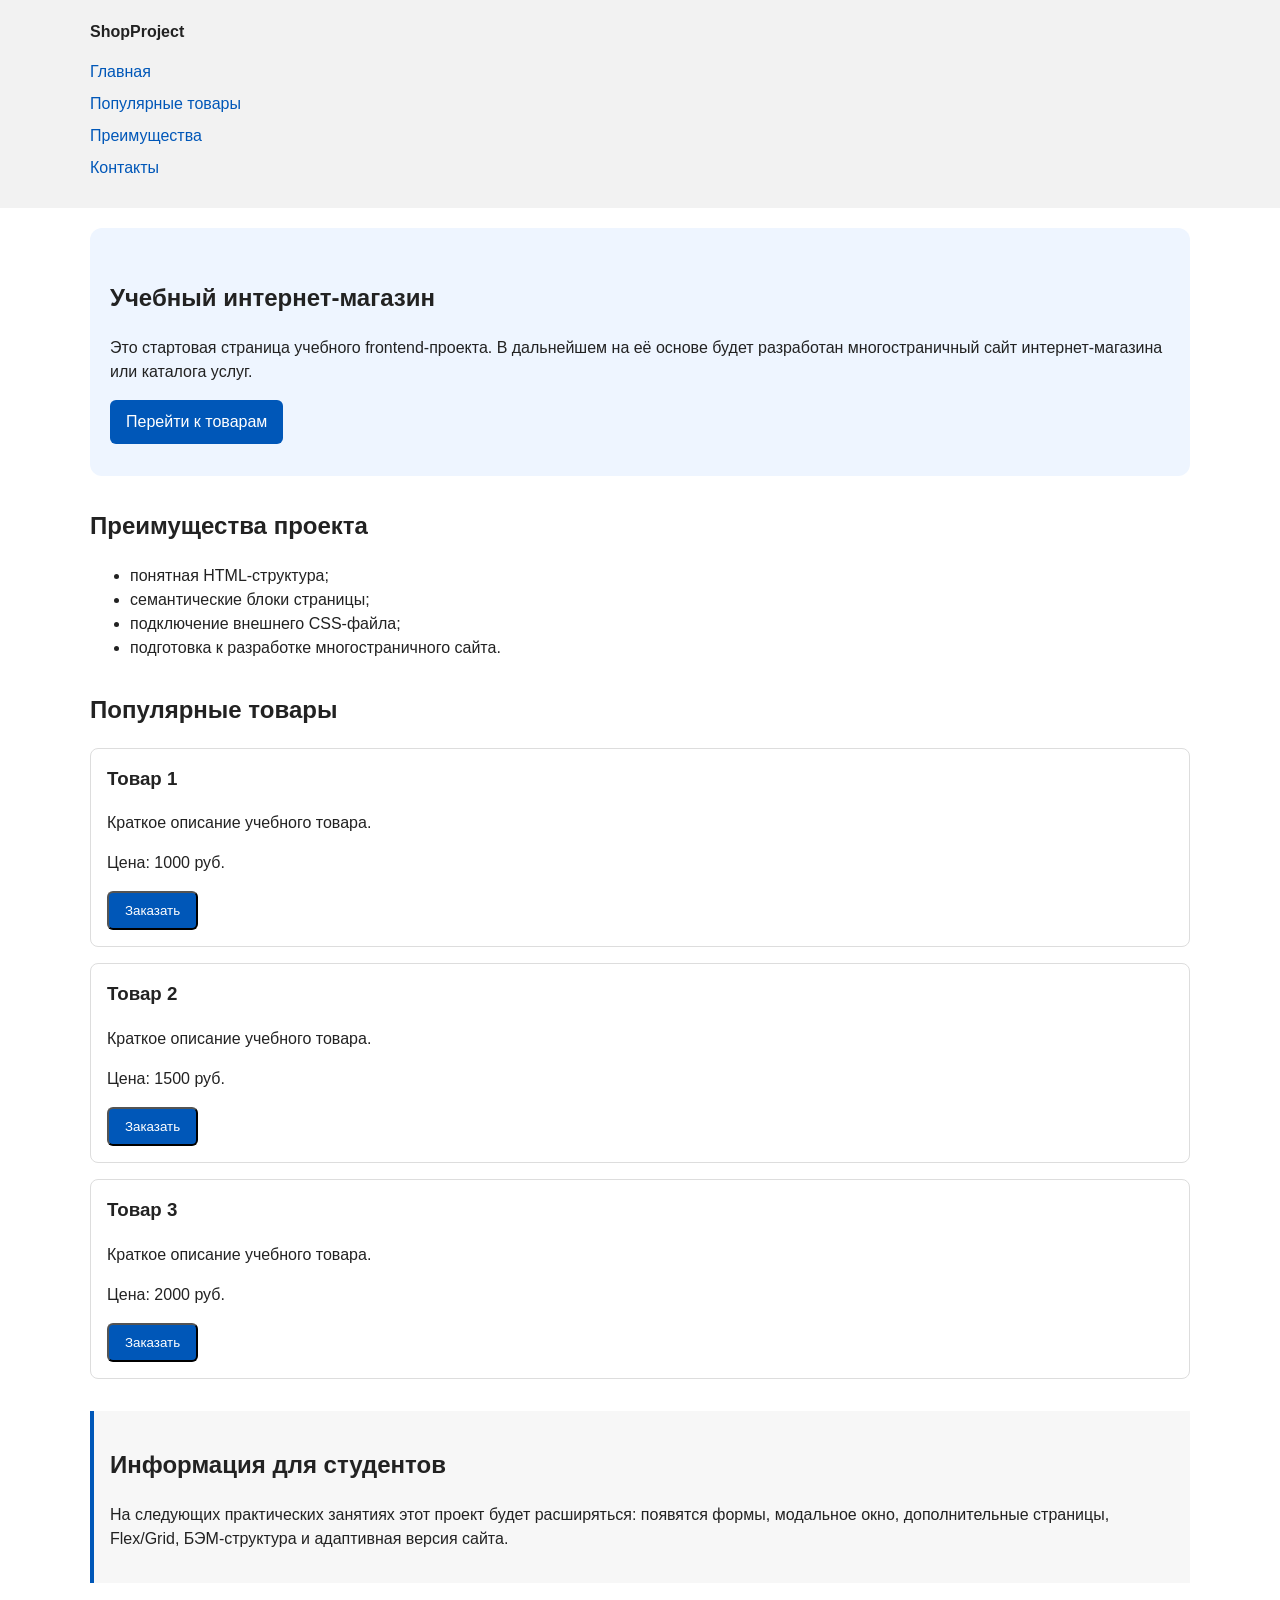
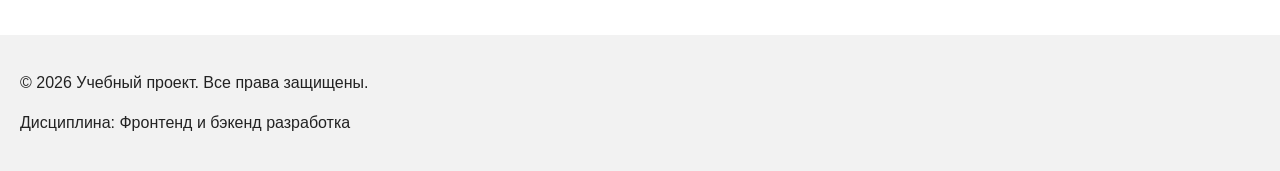
==== index.html @ fba0a530 "feat: add order form model and validation" ====
<!DOCTYPE html>
<html lang="ru">
<head>
  <meta charset="UTF-8">
  <meta name="viewport" content="width=device-width, initial-scale=1.0">
  <title>Каталог товаров</title>
  <script src="js/main.js" defer></script>
  <link rel="stylesheet" href="css/style.css">
</head>
<body>
  <header>
    <div class="site-header">
      <a class="site-logo" href="index.html">ShopProject</a>

      <nav class="site-nav" aria-label="Основная навигация">
        <ul class="site-nav__list">
          <li><a href="index.html">Главная</a></li>
          <li><a href="#popular">Популярные товары</a></li>
          <li><a href="#advantages">Преимущества</a></li>
          <li><a href="#contacts">Контакты</a></li>
        </ul>
      </nav>
    </div>
  </header>

  <main>
    <section class="hero">
      <h1>Учебный интернет-магазин</h1>
      <p>
        Это стартовая страница учебного frontend-проекта.
        В дальнейшем на её основе будет разработан многостраничный сайт
        интернет-магазина или каталога услуг.
      </p>
      <a class="button" href="#popular">Перейти к товарам</a>
    </section>

    <section class="section" id="advantages">
      <h2>Преимущества проекта</h2>
      <ul class="advantages-list">
        <li>понятная HTML-структура;</li>
        <li>семантические блоки страницы;</li>
        <li>подключение внешнего CSS-файла;</li>
        <li>подготовка к разработке многостраничного сайта.</li>
      </ul>
    </section>

    <section class="section" id="popular">
      <h2>Популярные товары</h2>

      <article class="product-card">
        <h3>Товар 1</h3>
        <p>Краткое описание учебного товара.</p>
        <p>Цена: 1000 руб.</p>
        <button class="button product-card__button" type="button" data-product="Товар 1">
          Заказать
        </button>
      </article>

      <article class="product-card">
        <h3>Товар 2</h3>
        <p>Краткое описание учебного товара.</p>
        <p>Цена: 1500 руб.</p>
        <button class="button product-card__button" type="button" data-product="Товар 1">
          Заказать
        </button>
      </article>

      <article class="product-card">
        <h3>Товар 3</h3>
        <p>Краткое описание учебного товара.</p>
        <p>Цена: 2000 руб.</p>
        <button class="button product-card__button" type="button" data-product="Товар 1">
          Заказать
        </button>
      </article>
    </section>

    <aside class="aside-info">
      <h2>Информация для студентов</h2>
      <p>
        На следующих практических занятиях этот проект будет расширяться:
        появятся формы, модальное окно, дополнительные страницы, Flex/Grid,
        БЭМ-структура и адаптивная версия сайта.
      </p>
    </aside>

  </main>

  <footer id="contacts">
    <p>&copy; 2026 Учебный проект. Все права защищены.</p>
    <p>Дисциплина: Фронтенд и бэкенд разработка</p>
  </footer>
<dialog class="order-dialog" id="order-dialog" aria-labelledby="order-dialog-title">
  <h2 id="order-dialog-title">Оформление заявки</h2>

  <form class="order-form" id="order-form" action="#" method="post" novalidate>
    <input id="selected-product" name="selected-product" type="hidden">

    <div class="form-field">
      <label for="order-name">Имя</label>
      <input
        id="order-name"
        name="name"
        type="text"
        placeholder="Введите ваше имя"
        minlength="2"
        autocomplete="given-name"
        required
      >
    </div>

    <div class="form-field">
      <label for="order-email">E-mail</label>
      <input
        id="order-email"
        name="email"
        type="email"
        placeholder="example@mail.ru"
        autocomplete="email"
        required
      >
    </div>

    <div class="form-field">
      <label for="order-phone">Телефон</label>
      <input
        id="order-phone"
        name="phone"
        type="tel"
        inputmode="tel"
        placeholder="+7 (900) 000-00-00"
        pattern="^\+7 \(\d{3}\) \d{3}-\d{2}-\d{2}$"
        required
      >
      <small>Формат: +7 (900) 000-00-00</small>
    </div>

    <div class="form-field">
      <label for="order-date">Дата связи</label>
      <input
        id="order-date"
        name="date"
        type="date"
      >
    </div>

    <div class="form-field">
      <label for="order-topic">Тема заявки</label>
      <select id="order-topic" name="topic" required>
        <option value="">Выберите тему</option>
        <option value="product">Заказ товара</option>
        <option value="consultation">Консультация</option>
        <option value="delivery">Доставка</option>
      </select>
    </div>

    <div class="form-field">
      <label for="order-comment">Комментарий</label>
      <textarea
        id="order-comment"
        name="comment"
        rows="4"
        placeholder="Укажите дополнительную информацию"
      ></textarea>
    </div>

    <div class="form-field form-field--checkbox">
      <label>
        <input
          id="order-agreement"
          name="agreement"
          type="checkbox"
          required
        >
        Я согласен на обработку данных
      </label>
    </div>

    <div class="form-actions">
      <button type="button" id="close-order-dialog">Закрыть</button>
      <button type="submit">Отправить заявку</button>
    </div>
  </form>
</dialog>

<p class="success-message" id="success-message" hidden>
  Форма успешно отправлена!
</p>
</body>
</html>
---- css/style.css ----
/* 
  Универсальное правило для всех элементов.
  border-box делает расчёт размеров более понятным:
  width включает content, padding и border.
*/
* {
  box-sizing: border-box;
}

/*
  Убираем стандартный внешний отступ браузера у body.
  Без этого вокруг страницы может появиться белая рамка.
*/
body {
  margin: 0;
  font-family: Arial, sans-serif;
  line-height: 1.5;
  color: #222222;
  background-color: #ffffff;
}

/*
  Задаём внутренние отступы для основных областей страницы.
  Это делает содержимое визуально отделённым от краёв окна браузера.
*/
header,
main,
footer {
  padding: 20px;
}

/*
  Оформляем шапку страницы.
  Пока используется простой светло-серый фон.
*/
header {
  background-color: #f2f2f2;
}

/*
  Оформляем подвал страницы тем же фоном,
  чтобы визуально отделить его от основного содержимого.
*/
footer {
  background-color: #f2f2f2;
}

/*
  Ограничиваем ширину содержимого шапки,
  чтобы оно не растягивалось слишком сильно на широких экранах.
*/
.site-header {
  max-width: 1100px;
  margin: 0 auto;
}

/*
  Оформляем текстовый логотип.
*/
.site-logo {
  font-weight: bold;
  text-decoration: none;
  color: #222222;
}

/*
  Убираем стандартные отступы и маркеры списка навигации.
*/
.site-nav__list {
  padding: 0;
  margin: 16px 0 0;
  list-style: none;
}

/*
  Добавляем расстояние между пунктами меню.
*/
.site-nav__list li {
  margin-bottom: 8px;
}

/*
  Оформляем ссылки меню.
*/
.site-nav__list a {
  color: #0057b8;
  text-decoration: none;
}

/*
  При наведении мыши подчёркиваем ссылку.
  Подробно состояния интерфейса будут рассмотрены в практической работе 1.7.
*/
.site-nav__list a:hover {
  text-decoration: underline;
}

/*
  Hero-блок — первый крупный блок страницы.
  Он визуально отделяется от остальных разделов фоном и отступами.
*/
.hero {
  max-width: 1100px;
  margin: 0 auto 32px;
  padding: 32px 20px;
  background-color: #eef5ff;
  border-radius: 12px;
}

/*
  Общий класс для разделов страницы.
*/
.section {
  max-width: 1100px;
  margin: 0 auto 32px;
}

/*
  Убираем лишний верхний отступ у заголовков разделов.
*/
.section h2 {
  margin-top: 0;
}

/*
  Карточка товара — самостоятельный блок.
  На следующих занятиях карточки будут доработаны и выстроены в сетку.
*/
.product-card {
  margin-bottom: 16px;
  padding: 16px;
  border: 1px solid #dddddd;
  border-radius: 8px;
  background-color: #ffffff;
}

/*
  Убираем лишний верхний отступ у заголовка карточки.
*/
.product-card h3 {
  margin-top: 0;
}

/*
  Пока это обычная ссылка, но визуально она оформляется как кнопка.
*/
.button {
  display: inline-block;
  padding: 10px 16px;
  color: #ffffff;
  background-color: #0057b8;
  text-decoration: none;
  border-radius: 6px;
}

/*
  Простое состояние наведения для кнопки.
*/
.button:hover {
  background-color: #003f86;
}

/*
  Дополнительный информационный блок.
*/
.aside-info {
  max-width: 1100px;
  margin: 0 auto 32px;
  padding: 16px;
  border-left: 4px solid #0057b8;
  background-color: #f7f7f7;
}

/*
  Модальное окно.
  Элемент dialog сам умеет открываться поверх страницы.
*/
.order-dialog {
  width: min(100% - 32px, 560px);
  padding: 24px;
  border: none;
  border-radius: 12px;
}

/*
  Затемнение фона за модальным окном.
*/
.order-dialog::backdrop {
  background-color: rgba(0, 0, 0, 0.5);
}

/*
  Поле формы.
  Каждый блок получает нижний отступ.
*/
.form-field {
  margin-bottom: 16px;
}

/*
  Подпись поля.
*/
.form-field label {
  display: block;
  margin-bottom: 6px;
}

/*
  Основные поля формы.
*/
.form-field input,
.form-field select,
.form-field textarea {
  width: 100%;
  padding: 10px 12px;
  border: 1px solid #cccccc;
  border-radius: 6px;
  font: inherit;
}

/*
  Checkbox не должен занимать всю ширину.
*/
.form-field input[type="checkbox"] {
  width: auto;
}

/*
  Подсказка под полем телефона.
*/
.form-field small {
  display: block;
  margin-top: 4px;
  color: #666666;
}

/*
  Видимый фокус для клавиатурной навигации.
*/
.form-field input:focus-visible,
.form-field select:focus-visible,
.form-field textarea:focus-visible,
.form-actions button:focus-visible {
  outline: 2px solid #0057b8;
  outline-offset: 2px;
}

/*
  Подсветка ошибочных полей.
  Атрибут aria-invalid будет добавляться через JavaScript.
*/
[aria-invalid="true"] {
  border-color: #b00020;
}

/*
  Кнопки формы.
*/
.form-actions {
  display: flex;
  gap: 12px;
  margin-top: 20px;
}

/*
  Сообщение об успешной отправке.
*/
.success-message {
  max-width: 1100px;
  margin: 24px auto;
  padding: 16px;
  border-left: 4px solid #168a2f;
  background-color: #eefaf0;
}
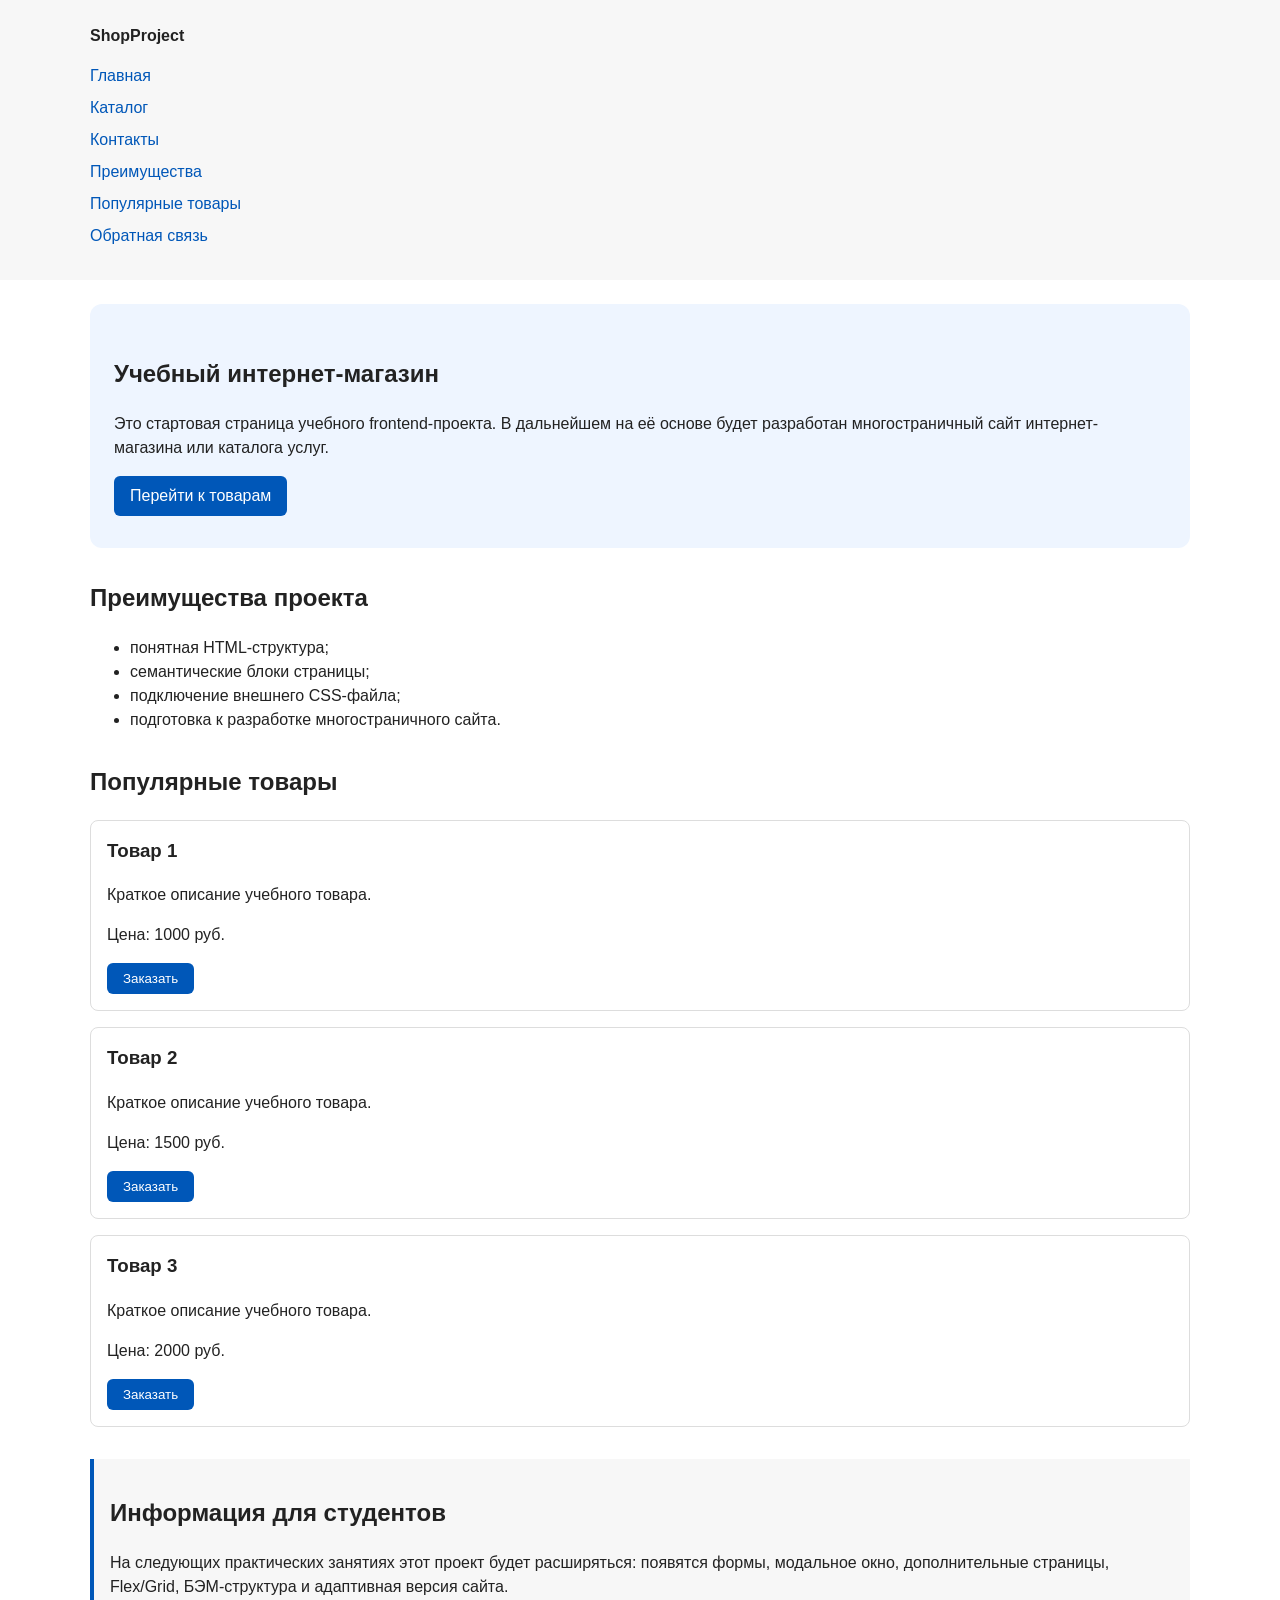
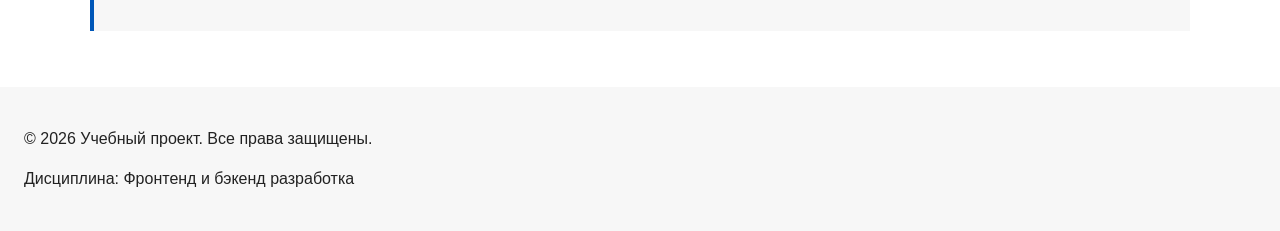
==== commit c97a2296: "feat: add multi-page structure navigation and anchors" ====
--- a/index.html
+++ b/index.html
@@ -15,9 +15,11 @@
       <nav class="site-nav" aria-label="Основная навигация">
         <ul class="site-nav__list">
           <li><a href="index.html">Главная</a></li>
-          <li><a href="#popular">Популярные товары</a></li>
-          <li><a href="#advantages">Преимущества</a></li>
-          <li><a href="#contacts">Контакты</a></li>
+          <li><a href="catalog.html">Каталог</a></li>
+          <li><a href="contacts.html">Контакты</a></li>
+          <li><a href="index.html#advantages">Преимущества</a></li>
+          <li><a href="index.html#popular">Популярные товары</a></li>
+          <li><a href="index.html#contacts">Обратная связь</a></li>
         </ul>
       </nav>
     </div>
--- a/css/style.css
+++ b/css/style.css
@@ -1,3 +1,38 @@
+/* ===============================
+   1. Переменные проекта
+   =============================== */
+
+:root {
+  /* Основные цвета проекта */
+  --color-bg: #ffffff;
+  --color-text: #222222;
+  --color-muted: #666666;
+  --color-primary: #0057b8;
+  --color-primary-dark: #003f86;
+  --color-border: #dddddd;
+  --color-surface: #f7f7f7;
+  --color-surface-accent: #eef5ff;
+  --color-danger: #b00020;
+  --color-success: #168a2f;
+  --color-success-bg: #eefaf0;
+  --color-white: #ffffff;
+
+  /* Отступы */
+  --space-xs: 4px;
+  --space-sm: 8px;
+  --space-md: 16px;
+  --space-lg: 24px;
+  --space-xl: 32px;
+
+  /* Скругления */
+  --radius-sm: 6px;
+  --radius-md: 8px;
+  --radius-lg: 12px;
+
+  /* Размеры */
+  --container-width: 1100px;
+}
+
 /* 
   Универсальное правило для всех элементов.
   border-box делает расчёт размеров более понятным:
@@ -7,17 +42,22 @@
   box-sizing: border-box;
 }
 
-/*
-  Убираем стандартный внешний отступ браузера у body.
-  Без этого вокруг страницы может появиться белая рамка.
-*/
+/* ===============================
+   2. Базовые стили
+   =============================== */
+
+* {
+  box-sizing: border-box;
+}
+
 body {
   margin: 0;
   font-family: Arial, sans-serif;
   line-height: 1.5;
-  color: #222222;
-  background-color: #ffffff;
-}
+  color: var(--color-text);
+  background-color: var(--color-bg);
+}
+
 
 /*
   Задаём внутренние отступы для основных областей страницы.
@@ -26,7 +66,7 @@
 header,
 main,
 footer {
-  padding: 20px;
+  padding: var(--space-lg);
 }
 
 /*
@@ -34,15 +74,28 @@
   Пока используется простой светло-серый фон.
 */
 header {
-  background-color: #f2f2f2;
-}
-
-/*
-  Оформляем подвал страницы тем же фоном,
-  чтобы визуально отделить его от основного содержимого.
-*/
+  background-color: var(--color-surface);
+}
+
 footer {
-  background-color: #f2f2f2;
+  background-color: var(--color-surface);
+}
+
+/* ===============================
+   3. Общие элементы интерфейса
+   =============================== */
+
+a {
+  color: var(--color-primary);
+}
+
+a:hover {
+  color: var(--color-primary-dark);
+}
+
+a:focus-visible {
+  outline: 2px solid var(--color-primary);
+  outline-offset: 3px;
 }
 
 /*
@@ -137,6 +190,18 @@
 /*
   Убираем лишний верхний отступ у заголовка карточки.
 */
+.product-card {
+  margin-bottom: var(--space-md);
+  padding: var(--space-md);
+  border: 1px solid var(--color-border);
+  border-radius: var(--radius-md);
+  background-color: var(--color-bg);
+}
+
+.product-card:hover {
+  border-color: var(--color-primary);
+}
+
 .product-card h3 {
   margin-top: 0;
 }
@@ -146,104 +211,130 @@
 */
 .button {
   display: inline-block;
-  padding: 10px 16px;
-  color: #ffffff;
-  background-color: #0057b8;
+  padding: var(--space-sm) var(--space-md);
+  color: var(--color-white);
+  background-color: var(--color-primary);
   text-decoration: none;
-  border-radius: 6px;
-}
-
-/*
-  Простое состояние наведения для кнопки.
-*/
+  border: none;
+  border-radius: var(--radius-sm);
+  cursor: pointer;
+}
+
 .button:hover {
-  background-color: #003f86;
+  background-color: var(--color-primary-dark);
+}
+
+.button:focus-visible {
+  outline: 2px solid var(--color-primary);
+  outline-offset: 3px;
+}
+
+.button:disabled {
+  opacity: 0.6;
+  cursor: not-allowed;
+}
+
+/* ===============================
+   4. Компоненты страницы
+   =============================== */
+
+.hero {
+  max-width: var(--container-width);
+  margin: 0 auto var(--space-xl);
+  padding: var(--space-xl) var(--space-lg);
+  background-color: var(--color-surface-accent);
+  border-radius: var(--radius-lg);
+}
+
+.section {
+  max-width: var(--container-width);
+  margin: 0 auto var(--space-xl);
+}
+
+.section h2 {
+  margin-top: 0;
 }
 
 /*
   Дополнительный информационный блок.
 */
 .aside-info {
-  max-width: 1100px;
-  margin: 0 auto 32px;
-  padding: 16px;
-  border-left: 4px solid #0057b8;
-  background-color: #f7f7f7;
+  max-width: var(--container-width);
+  margin: 0 auto var(--space-xl);
+  padding: var(--space-md);
+  border-left: 4px solid var(--color-primary);
+  background-color: var(--color-surface);
 }
 
 /*
   Модальное окно.
   Элемент dialog сам умеет открываться поверх страницы.
 */
+/* ===============================
+   5. Форма и модальное окно
+   =============================== */
+
 .order-dialog {
   width: min(100% - 32px, 560px);
-  padding: 24px;
+  padding: var(--space-lg);
   border: none;
-  border-radius: 12px;
-}
-
-/*
-  Затемнение фона за модальным окном.
-*/
+  border-radius: var(--radius-lg);
+}
+
 .order-dialog::backdrop {
   background-color: rgba(0, 0, 0, 0.5);
 }
 
-/*
-  Поле формы.
-  Каждый блок получает нижний отступ.
-*/
 .form-field {
-  margin-bottom: 16px;
-}
-
-/*
-  Подпись поля.
-*/
+  margin-bottom: var(--space-md);
+}
+
 .form-field label {
   display: block;
-  margin-bottom: 6px;
-}
-
-/*
-  Основные поля формы.
-*/
+  margin-bottom: var(--space-xs);
+}
+
 .form-field input,
 .form-field select,
 .form-field textarea {
   width: 100%;
   padding: 10px 12px;
-  border: 1px solid #cccccc;
-  border-radius: 6px;
+  border: 1px solid var(--color-border);
+  border-radius: var(--radius-sm);
   font: inherit;
 }
 
-/*
-  Checkbox не должен занимать всю ширину.
-*/
 .form-field input[type="checkbox"] {
   width: auto;
 }
 
-/*
-  Подсказка под полем телефона.
-*/
 .form-field small {
   display: block;
-  margin-top: 4px;
-  color: #666666;
+  margin-top: var(--space-xs);
+  color: var(--color-muted);
 }
 
 /*
   Видимый фокус для клавиатурной навигации.
 */
+.form-field input:hover,
+.form-field select:hover,
+.form-field textarea:hover {
+  border-color: var(--color-primary);
+}
+
 .form-field input:focus-visible,
 .form-field select:focus-visible,
 .form-field textarea:focus-visible,
 .form-actions button:focus-visible {
-  outline: 2px solid #0057b8;
-  outline-offset: 2px;
-}
+  outline: 2px solid var(--color-primary);
+  outline-offset: 3px;
+}
+
+[aria-invalid="true"] {
+  border-color: var(--color-danger);
+}
+
 
 /*
   Подсветка ошибочных полей.
@@ -266,9 +357,55 @@
   Сообщение об успешной отправке.
 */
 .success-message {
-  max-width: 1100px;
-  margin: 24px auto;
-  padding: 16px;
-  border-left: 4px solid #168a2f;
-  background-color: #eefaf0;
-}
+  max-width: var(--container-width);
+  margin: var(--space-lg) auto;
+  padding: var(--space-md);
+  border-left: 4px solid var(--color-success);
+  background-color: var(--color-success-bg);
+}
+
+
+/* ===============================
+   1. Переменные проекта
+   =============================== */
+
+/* ===============================
+   2. Базовые стили
+   =============================== */
+
+/* ===============================
+   3. Общие элементы интерфейса
+   =============================== */
+
+/* ===============================
+   4. Компоненты страницы
+   =============================== */
+
+/* ===============================
+   5. Форма и модальное окно
+   =============================== */
+
+   .breadcrumbs {
+  max-width: var(--container-width);
+  margin: 0 auto var(--space-md);
+  font-size: 14px;
+  color: var(--color-muted);
+}
+
+.breadcrumbs a {
+  color: var(--color-primary);
+}
+
+.breadcrumbs span::before {
+  content: " / ";
+  color: var(--color-muted);
+}
+
+html {
+  scroll-behavior: smooth;
+}
+
+:target {
+  outline: 2px dashed var(--color-primary);
+  outline-offset: 4px;
+}
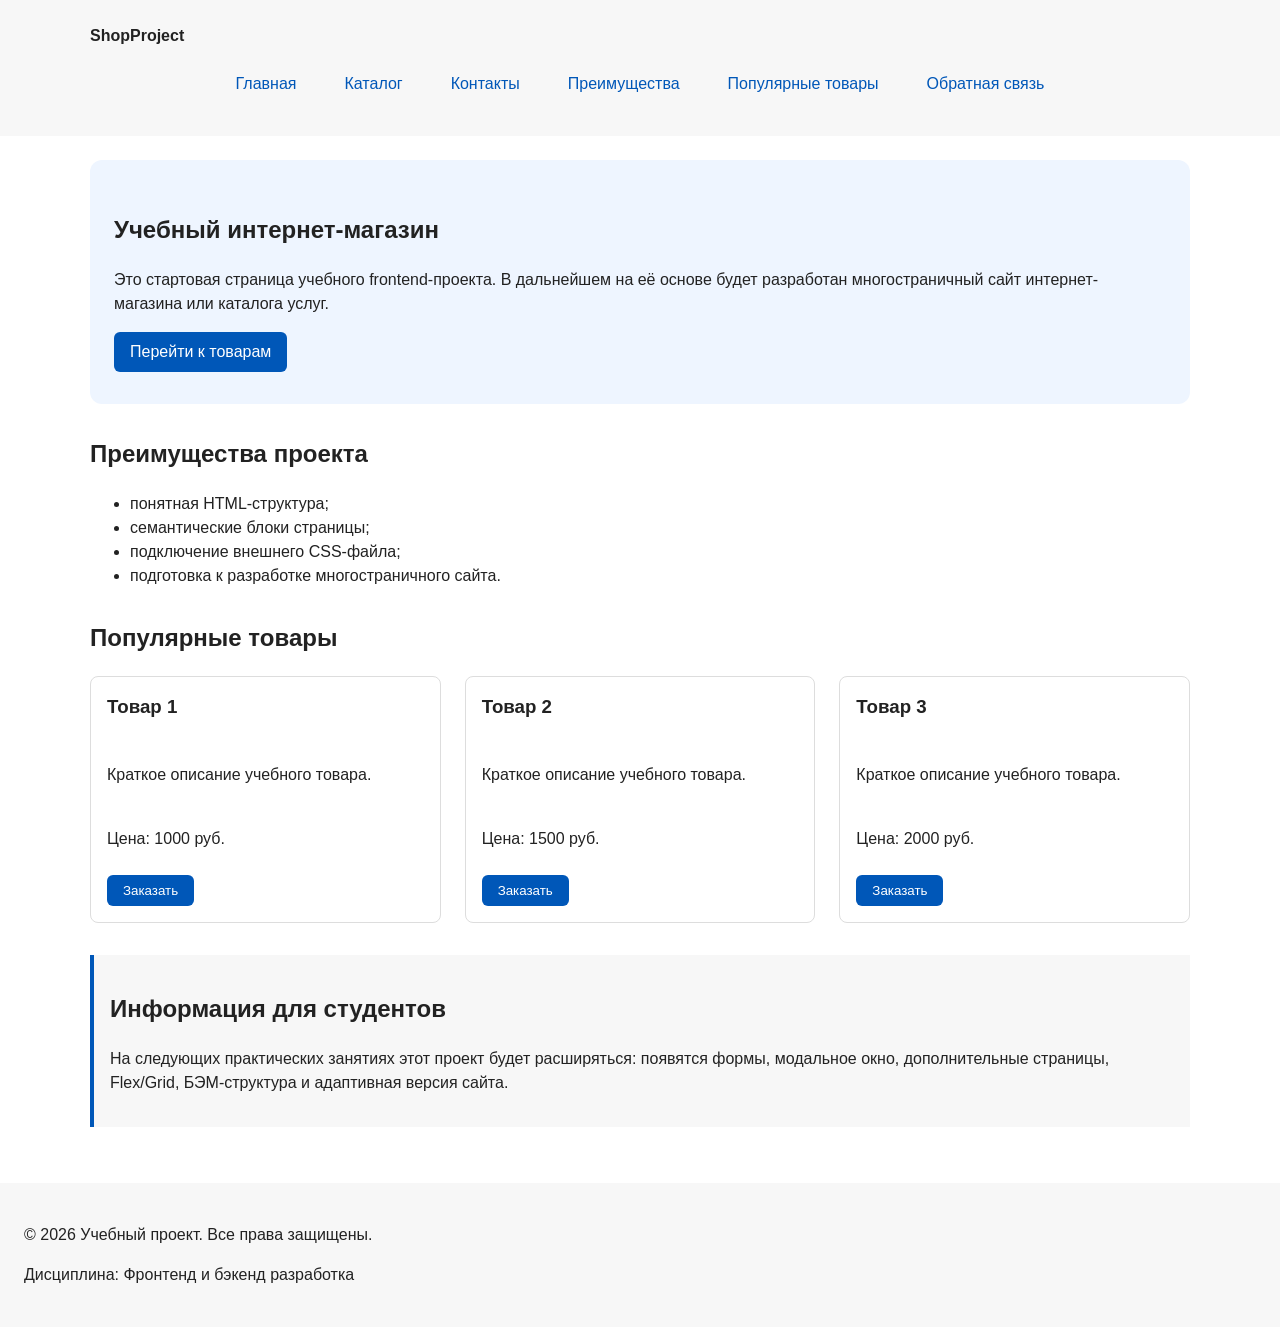
==== commit f9b9d91c: "feat: add flex navigation and grid catalog layout" ====
--- a/index.html
+++ b/index.html
@@ -49,32 +49,34 @@
     <section class="section" id="popular">
       <h2>Популярные товары</h2>
 
-      <article class="product-card">
-        <h3>Товар 1</h3>
-        <p>Краткое описание учебного товара.</p>
-        <p>Цена: 1000 руб.</p>
-        <button class="button product-card__button" type="button" data-product="Товар 1">
-          Заказать
-        </button>
-      </article>
+      <div class="products-grid">
+        <article class="product-card">
+          <h3>Товар 1</h3>
+          <p>Краткое описание учебного товара.</p>
+          <p>Цена: 1000 руб.</p>
+          <button class="button product-card__button" type="button" data-product="Товар 1">
+            Заказать
+          </button>
+        </article>
 
-      <article class="product-card">
-        <h3>Товар 2</h3>
-        <p>Краткое описание учебного товара.</p>
-        <p>Цена: 1500 руб.</p>
-        <button class="button product-card__button" type="button" data-product="Товар 1">
-          Заказать
-        </button>
-      </article>
+        <article class="product-card">
+          <h3>Товар 2</h3>
+          <p>Краткое описание учебного товара.</p>
+          <p>Цена: 1500 руб.</p>
+          <button class="button product-card__button" type="button" data-product="Товар 2">
+            Заказать
+          </button>
+        </article>
 
-      <article class="product-card">
-        <h3>Товар 3</h3>
-        <p>Краткое описание учебного товара.</p>
-        <p>Цена: 2000 руб.</p>
-        <button class="button product-card__button" type="button" data-product="Товар 1">
-          Заказать
-        </button>
-      </article>
+        <article class="product-card">
+          <h3>Товар 3</h3>
+          <p>Краткое описание учебного товара.</p>
+          <p>Цена: 2000 руб.</p>
+          <button class="button product-card__button" type="button" data-product="Товар 3">
+            Заказать
+          </button>
+        </article>
+      </div>
     </section>
 
     <aside class="aside-info">
--- a/css/style.css
+++ b/css/style.css
@@ -120,8 +120,13 @@
   Убираем стандартные отступы и маркеры списка навигации.
 */
 .site-nav__list {
+  display: flex;
+  flex-wrap: wrap;
+  justify-content: center;
+  align-items: center;
+  gap: var(--space-md);
   padding: 0;
-  margin: 16px 0 0;
+  margin: var(--space-md) 0 0;
   list-style: none;
 }
 
@@ -136,17 +141,18 @@
   Оформляем ссылки меню.
 */
 .site-nav__list a {
-  color: #0057b8;
+  display: inline-block;
+  padding: var(--space-sm) var(--space-md);
+  color: var(--color-primary);
   text-decoration: none;
-}
-
-/*
-  При наведении мыши подчёркиваем ссылку.
-  Подробно состояния интерфейса будут рассмотрены в практической работе 1.7.
-*/
+  border-radius: var(--radius-sm);
+}
+
 .site-nav__list a:hover {
-  text-decoration: underline;
-}
+  color: var(--color-white);
+  background-color: var(--color-primary);
+}
+
 
 /*
   Hero-блок — первый крупный блок страницы.
@@ -191,16 +197,21 @@
   Убираем лишний верхний отступ у заголовка карточки.
 */
 .product-card {
-  margin-bottom: var(--space-md);
+  display: flex;
+  flex-direction: column;
+  gap: var(--space-sm);
+  margin-bottom: 0;
   padding: var(--space-md);
   border: 1px solid var(--color-border);
   border-radius: var(--radius-md);
   background-color: var(--color-bg);
 }
 
-.product-card:hover {
-  border-color: var(--color-primary);
-}
+.product-card .button {
+  margin-top: auto;
+  align-self: flex-start;
+}
+
 
 .product-card h3 {
   margin-top: 0;
@@ -409,3 +420,59 @@
   outline: 2px dashed var(--color-primary);
   outline-offset: 4px;
 }
+
+.products-grid {
+  display: grid;
+  grid-template-columns: repeat(3, 1fr);
+  gap: var(--space-lg);
+}
+
+.catalog-layout {
+  max-width: var(--container-width);
+  margin: 0 auto var(--space-xl);
+  display: grid;
+  grid-template-columns: 260px 1fr;
+  grid-template-areas: "filters products";
+  gap: var(--space-lg);
+}
+
+.catalog-filters {
+  grid-area: filters;
+  padding: var(--space-md);
+  border: 1px solid var(--color-border);
+  border-radius: var(--radius-md);
+  background-color: var(--color-surface);
+}
+
+.catalog-products {
+  grid-area: products;
+}
+
+.filters-form {
+  display: grid;
+  gap: var(--space-md);
+}
+
+.filters-form fieldset {
+  margin: 0;
+  padding: var(--space-md);
+  border: 1px solid var(--color-border);
+  border-radius: var(--radius-sm);
+}
+
+.filters-form legend {
+  font-weight: 700;
+}
+
+.filters-form label {
+  display: block;
+  margin-bottom: var(--space-sm);
+}
+
+.filters-form input[type="number"] {
+  width: 100%;
+  padding: 8px 10px;
+  border: 1px solid var(--color-border);
+  border-radius: var(--radius-sm);
+  font: inherit;
+}
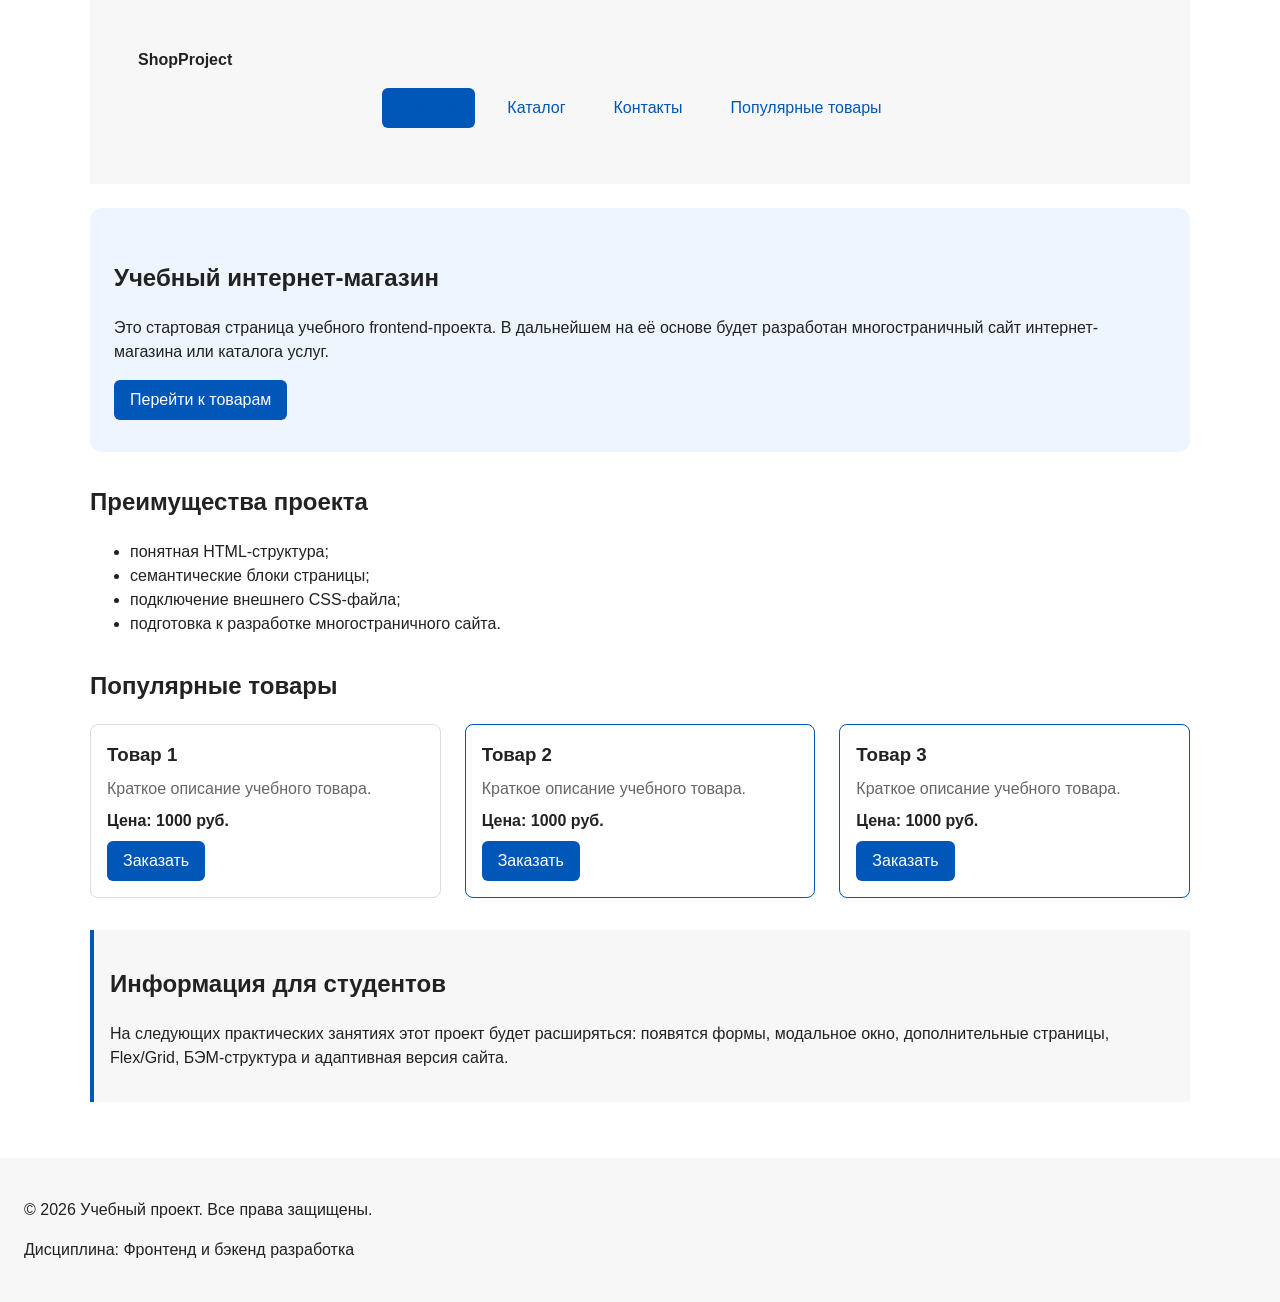
==== commit 84ada7d3: "refactor: apply BEM naming to CSS classes" ====
--- a/index.html
+++ b/index.html
@@ -8,22 +8,33 @@
   <link rel="stylesheet" href="css/style.css">
 </head>
 <body>
-  <header>
-    <div class="site-header">
-      <a class="site-logo" href="index.html">ShopProject</a>
+  <header class="site-header">
+    <div class="site-header__inner">
+      <a class="site-header__logo" href="index.html">ShopProject</a>
 
       <nav class="site-nav" aria-label="Основная навигация">
         <ul class="site-nav__list">
-          <li><a href="index.html">Главная</a></li>
-          <li><a href="catalog.html">Каталог</a></li>
-          <li><a href="contacts.html">Контакты</a></li>
-          <li><a href="index.html#advantages">Преимущества</a></li>
-          <li><a href="index.html#popular">Популярные товары</a></li>
-          <li><a href="index.html#contacts">Обратная связь</a></li>
+          <li class="site-nav__item">
+            <a class="site-nav__link site-nav__link--active" href="index.html">
+              Главная
+            </a>
+          </li>
+          <li class="site-nav__item">
+            <a class="site-nav__link" href="catalog.html">Каталог</a>
+          </li>
+          <li class="site-nav__item">
+            <a class="site-nav__link" href="contacts.html">Контакты</a>
+          </li>
+          <li class="site-nav__item">
+            <a class="site-nav__link" href="index.html#popular">
+              Популярные товары
+            </a>
+          </li>
         </ul>
       </nav>
     </div>
   </header>
+
 
   <main>
     <section class="hero">
@@ -51,28 +62,38 @@
 
       <div class="products-grid">
         <article class="product-card">
-          <h3>Товар 1</h3>
-          <p>Краткое описание учебного товара.</p>
-          <p>Цена: 1000 руб.</p>
-          <button class="button product-card__button" type="button" data-product="Товар 1">
+          <h3 class="product-card__title">Товар 1</h3>
+          <p class="product-card__description">Краткое описание учебного товара.</p>
+          <p class="product-card__price">Цена: 1000 руб.</p>
+          <button
+            class="button product-card__button"
+            type="button"
+            data-product="Товар 1"
+          >
             Заказать
           </button>
         </article>
-
-        <article class="product-card">
-          <h3>Товар 2</h3>
-          <p>Краткое описание учебного товара.</p>
-          <p>Цена: 1500 руб.</p>
-          <button class="button product-card__button" type="button" data-product="Товар 2">
+        <article class="product-card product-card--featured">
+          <h3 class="product-card__title">Товар 2</h3>
+          <p class="product-card__description">Краткое описание учебного товара.</p>
+          <p class="product-card__price">Цена: 1000 руб.</p>
+          <button
+            class="button product-card__button"
+            type="button"
+            data-product="Товар 1"
+          >
             Заказать
           </button>
         </article>
-
-        <article class="product-card">
-          <h3>Товар 3</h3>
-          <p>Краткое описание учебного товара.</p>
-          <p>Цена: 2000 руб.</p>
-          <button class="button product-card__button" type="button" data-product="Товар 3">
+        <article class="product-card product-card--featured">
+          <h3 class="product-card__title">Товар 3</h3>
+          <p class="product-card__description">Краткое описание учебного товара.</p>
+          <p class="product-card__price">Цена: 1000 руб.</p>
+          <button
+            class="button product-card__button"
+            type="button"
+            data-product="Товар 1"
+          >
             Заказать
           </button>
         </article>
@@ -95,96 +116,41 @@
     <p>Дисциплина: Фронтенд и бэкенд разработка</p>
   </footer>
 <dialog class="order-dialog" id="order-dialog" aria-labelledby="order-dialog-title">
-  <h2 id="order-dialog-title">Оформление заявки</h2>
+  <h2 class="order-dialog__title" id="order-dialog-title">Оформление заявки</h2>
 
   <form class="order-form" id="order-form" action="#" method="post" novalidate>
-    <input id="selected-product" name="selected-product" type="hidden">
-
-    <div class="form-field">
-      <label for="order-name">Имя</label>
+    <div class="order-form__field">
+      <label class="order-form__label" for="order-name">Имя</label>
       <input
+        class="order-form__input"
         id="order-name"
         name="name"
         type="text"
-        placeholder="Введите ваше имя"
-        minlength="2"
-        autocomplete="given-name"
         required
       >
     </div>
 
-    <div class="form-field">
-      <label for="order-email">E-mail</label>
+    <div class="order-form__field">
+      <label class="order-form__label" for="order-email">E-mail</label>
       <input
+        class="order-form__input"
         id="order-email"
         name="email"
         type="email"
-        placeholder="example@mail.ru"
-        autocomplete="email"
         required
       >
     </div>
 
-    <div class="form-field">
-      <label for="order-phone">Телефон</label>
-      <input
-        id="order-phone"
-        name="phone"
-        type="tel"
-        inputmode="tel"
-        placeholder="+7 (900) 000-00-00"
-        pattern="^\+7 \(\d{3}\) \d{3}-\d{2}-\d{2}$"
-        required
-      >
-      <small>Формат: +7 (900) 000-00-00</small>
-    </div>
-
-    <div class="form-field">
-      <label for="order-date">Дата связи</label>
-      <input
-        id="order-date"
-        name="date"
-        type="date"
-      >
-    </div>
-
-    <div class="form-field">
-      <label for="order-topic">Тема заявки</label>
-      <select id="order-topic" name="topic" required>
-        <option value="">Выберите тему</option>
-        <option value="product">Заказ товара</option>
-        <option value="consultation">Консультация</option>
-        <option value="delivery">Доставка</option>
-      </select>
-    </div>
-
-    <div class="form-field">
-      <label for="order-comment">Комментарий</label>
-      <textarea
-        id="order-comment"
-        name="comment"
-        rows="4"
-        placeholder="Укажите дополнительную информацию"
-      ></textarea>
-    </div>
-
-    <div class="form-field form-field--checkbox">
-      <label>
-        <input
-          id="order-agreement"
-          name="agreement"
-          type="checkbox"
-          required
-        >
-        Я согласен на обработку данных
-      </label>
-    </div>
-
-    <div class="form-actions">
-      <button type="button" id="close-order-dialog">Закрыть</button>
-      <button type="submit">Отправить заявку</button>
+    <div class="order-form__actions">
+      <button class="button button--primary" type="submit">
+        Отправить заявку
+      </button>
+      <button class="button button--secondary" type="button">
+        Закрыть
+      </button>
     </div>
   </form>
+
 </dialog>
 
 <p class="success-message" id="success-message" hidden>
--- a/css/style.css
+++ b/css/style.css
@@ -476,3 +476,215 @@
   border-radius: var(--radius-sm);
   font: inherit;
 }
+
+.site-header {
+  background-color: var(--color-surface);
+}
+
+.site-header__inner {
+  max-width: var(--container-width);
+  margin: 0 auto;
+  padding: var(--space-lg);
+}
+
+.site-header__logo {
+  font-weight: 700;
+  color: var(--color-text);
+  text-decoration: none;
+}
+
+.site-nav__list {
+  display: flex;
+  flex-wrap: wrap;
+  justify-content: center;
+  align-items: center;
+  gap: var(--space-md);
+  padding: 0;
+  margin: var(--space-md) 0 0;
+  list-style: none;
+}
+
+.site-nav__link {
+  display: inline-block;
+  padding: var(--space-sm) var(--space-md);
+  color: var(--color-primary);
+  text-decoration: none;
+  border-radius: var(--radius-sm);
+}
+
+.site-nav__link:hover {
+  color: var(--color-white);
+  background-color: var(--color-primary);
+}
+
+.site-nav__link:focus-visible {
+  outline: 2px solid var(--color-primary);
+  outline-offset: 3px;
+}
+
+.site-nav__link--active {
+  color: var(--color-white);
+  background-color: var(--color-primary);
+}
+
+.product-card {
+  display: flex;
+  flex-direction: column;
+  gap: var(--space-sm);
+  padding: var(--space-md);
+  border: 1px solid var(--color-border);
+  border-radius: var(--radius-md);
+  background-color: var(--color-bg);
+}
+
+.product-card:hover {
+  border-color: var(--color-primary);
+}
+
+.product-card--featured {
+  border-color: var(--color-primary);
+}
+
+.product-card--discount {
+  border-color: var(--color-danger);
+}
+
+.product-card__title {
+  margin: 0;
+  color: var(--color-text);
+}
+
+.product-card__description {
+  margin: 0;
+  color: var(--color-muted);
+}
+
+.product-card__price {
+  margin: 0;
+  font-weight: 700;
+}
+
+.product-card--discount .product-card__price {
+  color: var(--color-danger);
+}
+
+.product-card__button {
+  margin-top: auto;
+  align-self: flex-start;
+}
+
+.products-grid {
+  display: grid;
+  grid-template-columns: repeat(3, 1fr);
+  gap: var(--space-lg);
+}
+
+.breadcrumbs {
+  max-width: var(--container-width);
+  margin: 0 auto var(--space-md);
+  font-size: 14px;
+  color: var(--color-muted);
+}
+
+.breadcrumbs__link {
+  color: var(--color-primary);
+}
+
+.breadcrumbs__current::before {
+  content: " / ";
+  color: var(--color-muted);
+}
+
+.order-form__field {
+  margin-bottom: var(--space-md);
+}
+
+.order-form__label {
+  display: block;
+  margin-bottom: var(--space-xs);
+}
+
+.order-form__input,
+.order-form__select,
+.order-form__textarea {
+  width: 100%;
+  padding: 10px 12px;
+  border: 1px solid var(--color-border);
+  border-radius: var(--radius-sm);
+  font: inherit;
+}
+
+.order-form__input:hover,
+.order-form__select:hover,
+.order-form__textarea:hover {
+  border-color: var(--color-primary);
+}
+
+.order-form__input:focus-visible,
+.order-form__select:focus-visible,
+.order-form__textarea:focus-visible {
+  outline: 2px solid var(--color-primary);
+  outline-offset: 3px;
+}
+
+.order-form__actions {
+  display: flex;
+  gap: var(--space-md);
+  margin-top: var(--space-lg);
+}
+
+.order-dialog {
+  width: min(100% - 32px, 560px);
+  padding: var(--space-lg);
+  border: none;
+  border-radius: var(--radius-lg);
+}
+
+.order-dialog::backdrop {
+  background-color: rgba(0, 0, 0, 0.5);
+}
+
+.order-dialog__title {
+  margin-top: 0;
+}
+
+.button {
+  display: inline-block;
+  padding: var(--space-sm) var(--space-md);
+  border: none;
+  border-radius: var(--radius-sm);
+  font: inherit;
+  text-decoration: none;
+  cursor: pointer;
+}
+
+.button--primary {
+  color: var(--color-white);
+  background-color: var(--color-primary);
+}
+
+.button--primary:hover {
+  background-color: var(--color-primary-dark);
+}
+
+.button--secondary {
+  color: var(--color-primary);
+  background-color: transparent;
+  border: 1px solid var(--color-primary);
+}
+
+.button--secondary:hover {
+  color: var(--color-white);
+  background-color: var(--color-primary);
+}
+
+.button:focus-visible {
+  outline: 2px solid var(--color-primary);
+  outline-offset: 3px;
+}
+
+.button:disabled,
+.button--disabled {
+  opacity: 0.6;
+  cursor: not-allowed;
+}
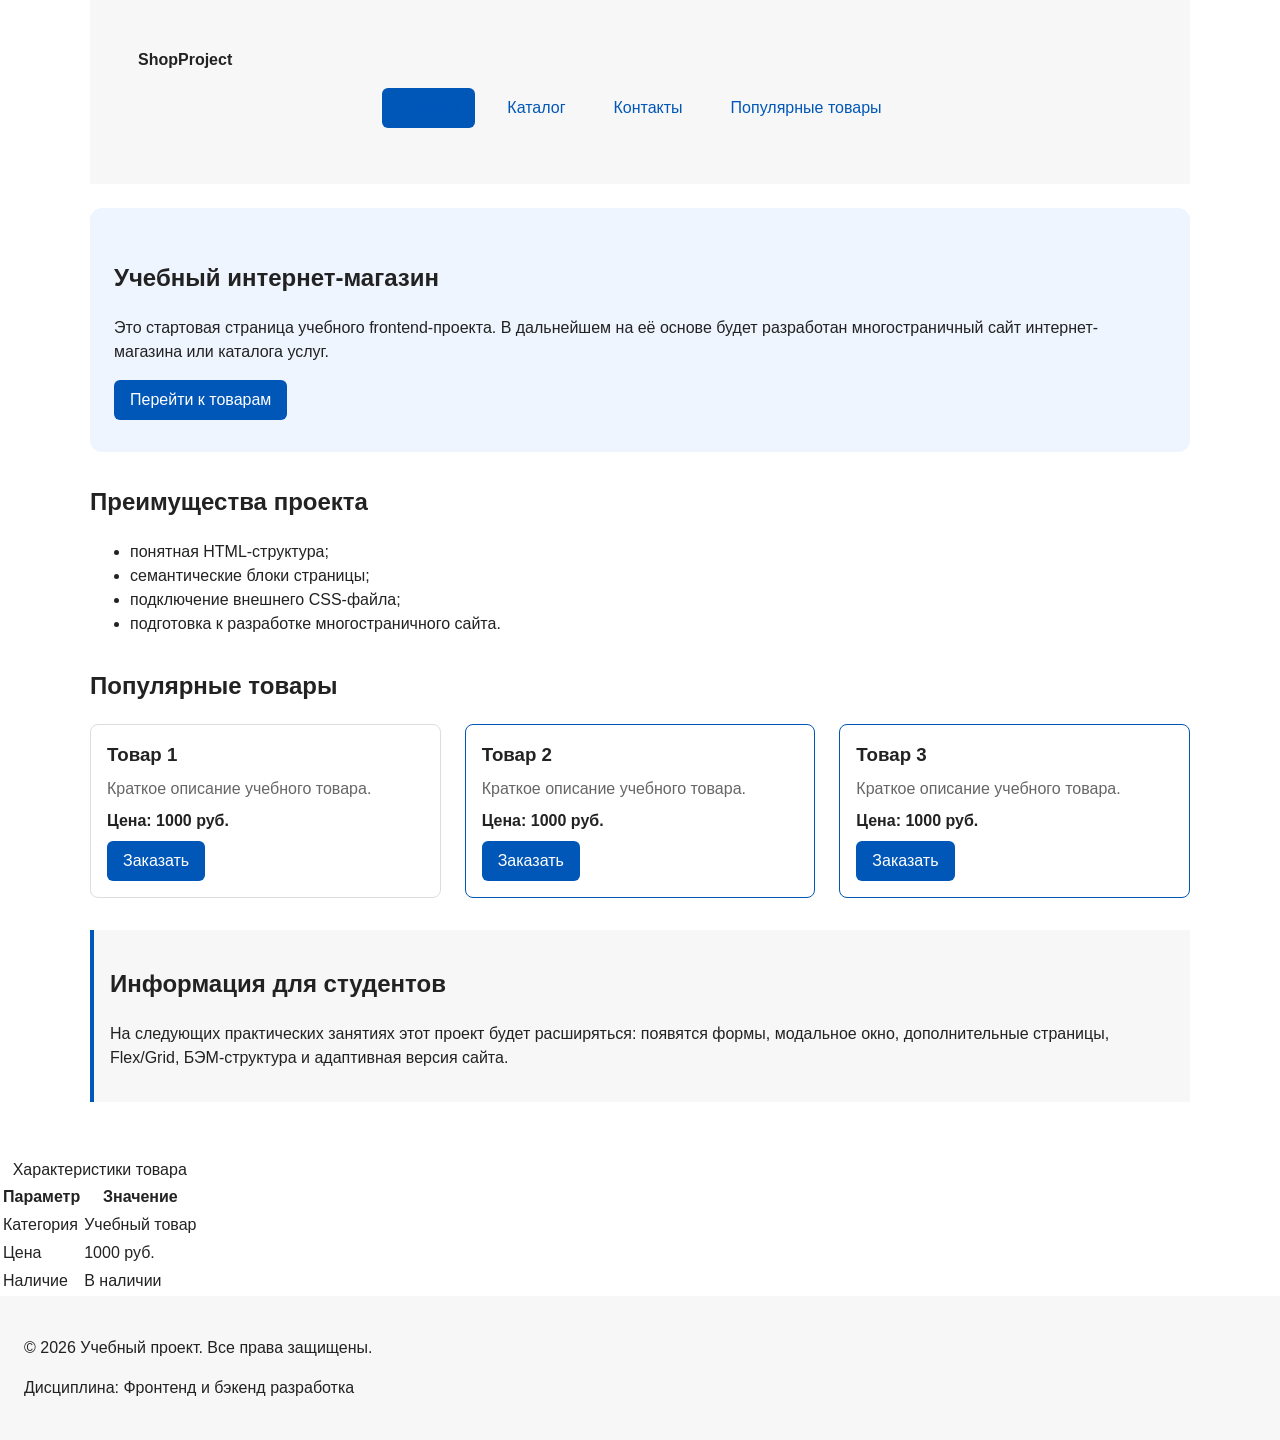
==== commit c91c4783: "fix: prepare HTML CSS project for submission" ====
--- a/index.html
+++ b/index.html
@@ -110,6 +110,29 @@
     </aside>
 
   </main>
+  <table class="product-table">
+  <caption>Характеристики товара</caption>
+  <thead>
+    <tr>
+      <th>Параметр</th>
+      <th>Значение</th>
+    </tr>
+  </thead>
+  <tbody>
+    <tr>
+      <td>Категория</td>
+      <td>Учебный товар</td>
+    </tr>
+    <tr>
+      <td>Цена</td>
+      <td>1000 руб.</td>
+    </tr>
+    <tr>
+      <td>Наличие</td>
+      <td>В наличии</td>
+    </tr>
+  </tbody>
+</table>
 
   <footer id="contacts">
     <p>&copy; 2026 Учебный проект. Все права защищены.</p>
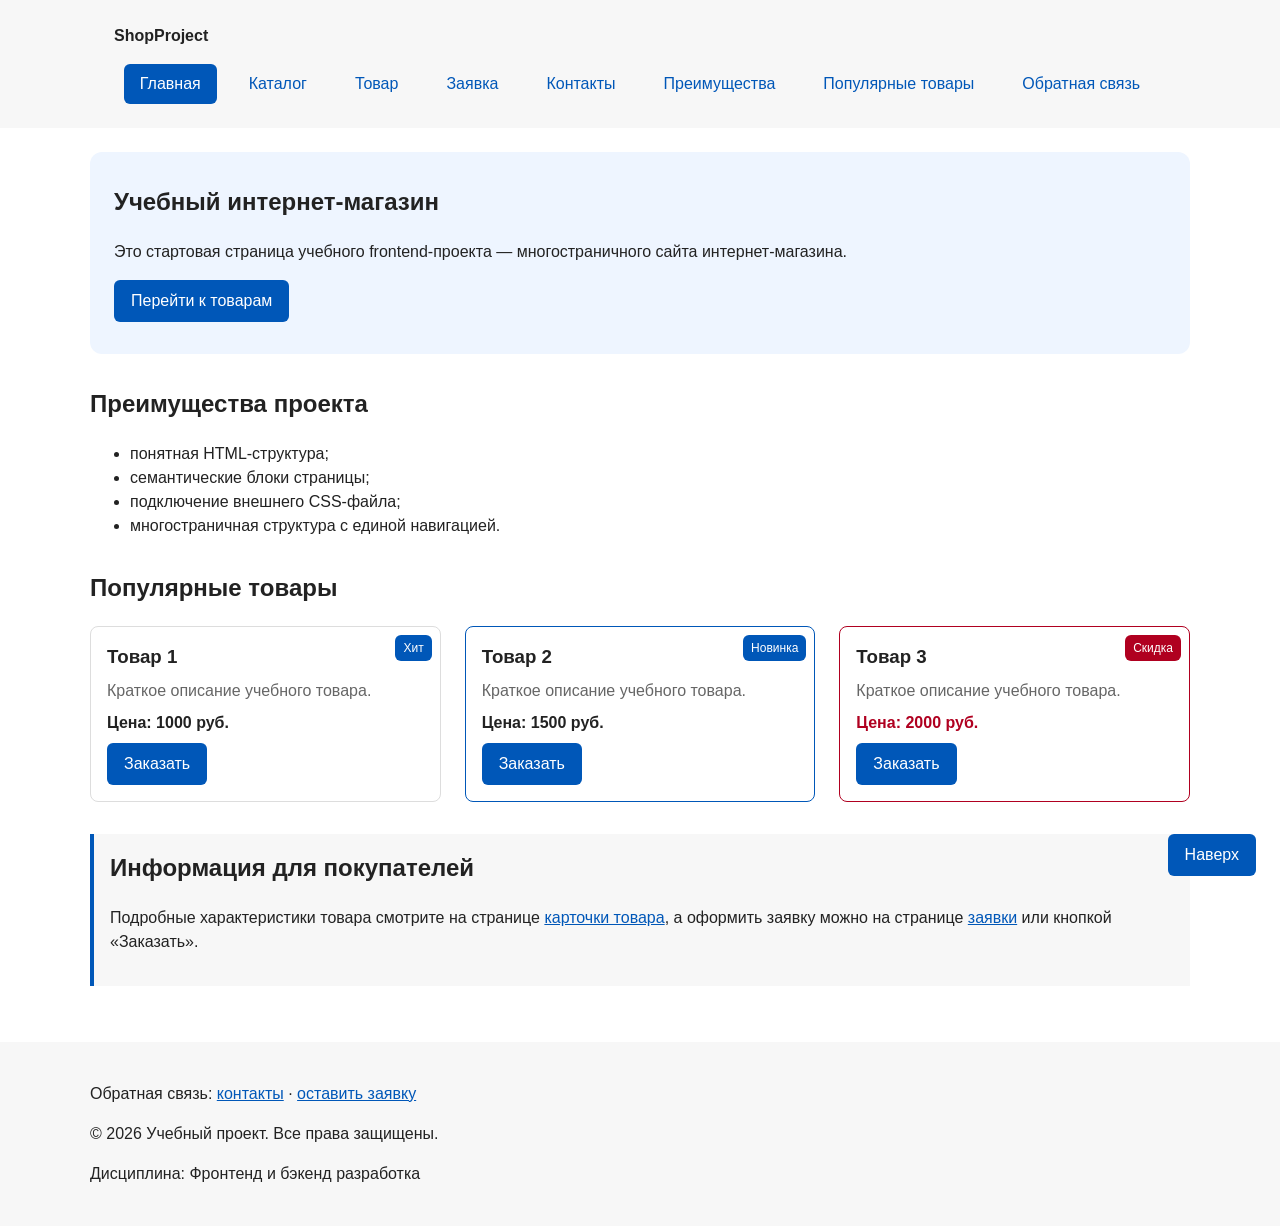
==== commit 7ddb477c: "переработка с целью фиксов всех проблем и доработка под 7-8 тетрадки" ====
--- a/index.html
+++ b/index.html
@@ -3,9 +3,10 @@
 <head>
   <meta charset="UTF-8">
   <meta name="viewport" content="width=device-width, initial-scale=1.0">
-  <title>Каталог товаров</title>
+  <meta name="description" content="Главная страница учебного интернет-магазина: преимущества и популярные товары.">
+  <title>Учебный интернет-магазин</title>
+  <link rel="stylesheet" href="css/style.css">
   <script src="js/main.js" defer></script>
-  <link rel="stylesheet" href="css/style.css">
 </head>
 <body>
   <header class="site-header">
@@ -15,85 +16,88 @@
       <nav class="site-nav" aria-label="Основная навигация">
         <ul class="site-nav__list">
           <li class="site-nav__item">
-            <a class="site-nav__link site-nav__link--active" href="index.html">
-              Главная
-            </a>
+            <a class="site-nav__link site-nav__link--active" href="index.html" aria-current="page">Главная</a>
           </li>
           <li class="site-nav__item">
             <a class="site-nav__link" href="catalog.html">Каталог</a>
           </li>
           <li class="site-nav__item">
+            <a class="site-nav__link" href="product.html">Товар</a>
+          </li>
+          <li class="site-nav__item">
+            <a class="site-nav__link" href="order.html">Заявка</a>
+          </li>
+          <li class="site-nav__item">
             <a class="site-nav__link" href="contacts.html">Контакты</a>
           </li>
           <li class="site-nav__item">
-            <a class="site-nav__link" href="index.html#popular">
-              Популярные товары
-            </a>
+            <a class="site-nav__link" href="index.html#advantages">Преимущества</a>
+          </li>
+          <li class="site-nav__item">
+            <a class="site-nav__link" href="index.html#popular">Популярные товары</a>
+          </li>
+          <li class="site-nav__item">
+            <a class="site-nav__link" href="index.html#contacts">Обратная связь</a>
           </li>
         </ul>
       </nav>
     </div>
   </header>
 
-
   <main>
     <section class="hero">
-      <h1>Учебный интернет-магазин</h1>
+      <h1 class="hero__title">Учебный интернет-магазин</h1>
       <p>
-        Это стартовая страница учебного frontend-проекта.
-        В дальнейшем на её основе будет разработан многостраничный сайт
-        интернет-магазина или каталога услуг.
+        Это стартовая страница учебного frontend-проекта —
+        многостраничного сайта интернет-магазина.
       </p>
-      <a class="button" href="#popular">Перейти к товарам</a>
+      <a class="button button--primary" href="#popular">Перейти к товарам</a>
     </section>
 
+    <p class="success-message" id="success-message" hidden>
+      Форма успешно отправлена!
+    </p>
+
     <section class="section" id="advantages">
-      <h2>Преимущества проекта</h2>
+      <h2 class="section__title">Преимущества проекта</h2>
       <ul class="advantages-list">
         <li>понятная HTML-структура;</li>
         <li>семантические блоки страницы;</li>
         <li>подключение внешнего CSS-файла;</li>
-        <li>подготовка к разработке многостраничного сайта.</li>
+        <li>многостраничная структура с единой навигацией.</li>
       </ul>
     </section>
 
     <section class="section" id="popular">
-      <h2>Популярные товары</h2>
+      <h2 class="section__title">Популярные товары</h2>
 
       <div class="products-grid">
         <article class="product-card">
+          <span class="product-card__badge">Хит</span>
           <h3 class="product-card__title">Товар 1</h3>
           <p class="product-card__description">Краткое описание учебного товара.</p>
           <p class="product-card__price">Цена: 1000 руб.</p>
-          <button
-            class="button product-card__button"
-            type="button"
-            data-product="Товар 1"
-          >
+          <button class="button button--primary product-card__button" type="button" data-product="Товар 1">
             Заказать
           </button>
         </article>
+
         <article class="product-card product-card--featured">
+          <span class="product-card__badge">Новинка</span>
           <h3 class="product-card__title">Товар 2</h3>
           <p class="product-card__description">Краткое описание учебного товара.</p>
-          <p class="product-card__price">Цена: 1000 руб.</p>
-          <button
-            class="button product-card__button"
-            type="button"
-            data-product="Товар 1"
-          >
+          <p class="product-card__price">Цена: 1500 руб.</p>
+          <button class="button button--primary product-card__button" type="button" data-product="Товар 2">
             Заказать
           </button>
         </article>
-        <article class="product-card product-card--featured">
+
+        <article class="product-card product-card--discount">
+          <span class="product-card__badge">Скидка</span>
           <h3 class="product-card__title">Товар 3</h3>
           <p class="product-card__description">Краткое описание учебного товара.</p>
-          <p class="product-card__price">Цена: 1000 руб.</p>
-          <button
-            class="button product-card__button"
-            type="button"
-            data-product="Товар 1"
-          >
+          <p class="product-card__price">Цена: 2000 руб.</p>
+          <button class="button button--primary product-card__button" type="button" data-product="Товар 3">
             Заказать
           </button>
         </article>
@@ -101,83 +105,126 @@
     </section>
 
     <aside class="aside-info">
-      <h2>Информация для студентов</h2>
+      <h2 class="aside-info__title">Информация для покупателей</h2>
       <p>
-        На следующих практических занятиях этот проект будет расширяться:
-        появятся формы, модальное окно, дополнительные страницы, Flex/Grid,
-        БЭМ-структура и адаптивная версия сайта.
+        Подробные характеристики товара смотрите на странице
+        <a href="product.html">карточки товара</a>, а оформить заявку можно
+        на странице <a href="order.html">заявки</a> или кнопкой «Заказать».
       </p>
     </aside>
-
   </main>
-  <table class="product-table">
-  <caption>Характеристики товара</caption>
-  <thead>
-    <tr>
-      <th>Параметр</th>
-      <th>Значение</th>
-    </tr>
-  </thead>
-  <tbody>
-    <tr>
-      <td>Категория</td>
-      <td>Учебный товар</td>
-    </tr>
-    <tr>
-      <td>Цена</td>
-      <td>1000 руб.</td>
-    </tr>
-    <tr>
-      <td>Наличие</td>
-      <td>В наличии</td>
-    </tr>
-  </tbody>
-</table>
-
-  <footer id="contacts">
-    <p>&copy; 2026 Учебный проект. Все права защищены.</p>
-    <p>Дисциплина: Фронтенд и бэкенд разработка</p>
+
+  <footer class="site-footer" id="contacts">
+    <div class="site-footer__inner">
+      <p>Обратная связь: <a href="contacts.html">контакты</a> · <a href="order.html">оставить заявку</a></p>
+      <p>&copy; 2026 Учебный проект. Все права защищены.</p>
+      <p>Дисциплина: Фронтенд и бэкенд разработка</p>
+    </div>
   </footer>
-<dialog class="order-dialog" id="order-dialog" aria-labelledby="order-dialog-title">
-  <h2 class="order-dialog__title" id="order-dialog-title">Оформление заявки</h2>
-
-  <form class="order-form" id="order-form" action="#" method="post" novalidate>
-    <div class="order-form__field">
-      <label class="order-form__label" for="order-name">Имя</label>
-      <input
-        class="order-form__input"
-        id="order-name"
-        name="name"
-        type="text"
-        required
-      >
-    </div>
-
-    <div class="order-form__field">
-      <label class="order-form__label" for="order-email">E-mail</label>
-      <input
-        class="order-form__input"
-        id="order-email"
-        name="email"
-        type="email"
-        required
-      >
-    </div>
-
-    <div class="order-form__actions">
-      <button class="button button--primary" type="submit">
-        Отправить заявку
-      </button>
-      <button class="button button--secondary" type="button">
-        Закрыть
-      </button>
-    </div>
-  </form>
-
-</dialog>
-
-<p class="success-message" id="success-message" hidden>
-  Форма успешно отправлена!
-</p>
+
+  <a class="button button--primary to-top" href="#">Наверх</a>
+
+  <dialog class="order-dialog" id="order-dialog" aria-labelledby="order-dialog-title">
+    <h2 class="order-dialog__title" id="order-dialog-title">Оформление заявки</h2>
+
+    <form class="order-form" id="order-form" action="#" method="post" novalidate>
+      <input id="selected-product" name="selected-product" type="hidden">
+
+      <div class="order-form__field">
+        <label class="order-form__label" for="order-name">Имя</label>
+        <input
+          class="order-form__input"
+          id="order-name"
+          name="name"
+          type="text"
+          placeholder="Введите ваше имя"
+          minlength="2"
+          autocomplete="given-name"
+          required
+        >
+      </div>
+
+      <div class="order-form__field">
+        <label class="order-form__label" for="order-email">E-mail</label>
+        <input
+          class="order-form__input"
+          id="order-email"
+          name="email"
+          type="email"
+          placeholder="example@mail.ru"
+          autocomplete="email"
+          required
+        >
+      </div>
+
+      <div class="order-form__field">
+        <label class="order-form__label" for="order-phone">Телефон</label>
+        <input
+          class="order-form__input"
+          id="order-phone"
+          name="phone"
+          type="tel"
+          inputmode="tel"
+          placeholder="+7 (900) 000-00-00"
+          pattern="^\+7 \(\d{3}\) \d{3}-\d{2}-\d{2}$"
+          required
+        >
+        <small class="order-form__hint">Формат: +7 (900) 000-00-00</small>
+      </div>
+
+      <div class="order-form__field">
+        <label class="order-form__label" for="order-date">Дата связи</label>
+        <input
+          class="order-form__input"
+          id="order-date"
+          name="date"
+          type="date"
+        >
+      </div>
+
+      <div class="order-form__field">
+        <label class="order-form__label" for="order-topic">Тема заявки</label>
+        <select class="order-form__select" id="order-topic" name="topic" required>
+          <option value="">Выберите тему</option>
+          <option value="product">Заказ товара</option>
+          <option value="consultation">Консультация</option>
+          <option value="delivery">Доставка</option>
+        </select>
+      </div>
+
+      <div class="order-form__field">
+        <label class="order-form__label" for="order-comment">Комментарий</label>
+        <textarea
+          class="order-form__textarea"
+          id="order-comment"
+          name="comment"
+          rows="4"
+          placeholder="Укажите дополнительную информацию"
+        ></textarea>
+      </div>
+
+      <div class="order-form__field order-form__field--checkbox">
+        <label class="order-form__label" for="order-agreement">
+          <input
+            class="order-form__checkbox"
+            id="order-agreement"
+            name="agreement"
+            type="checkbox"
+            required
+          >
+          Я согласен на обработку данных
+        </label>
+      </div>
+
+      <div class="order-form__actions">
+        <button class="button button--secondary" type="button" id="close-order-dialog">
+          Закрыть
+        </button>
+        <button class="button button--primary" type="submit">
+          Отправить заявку
+        </button>
+      </div>
+    </form>
+  </dialog>
 </body>
-</html>+</html>
--- a/css/style.css
+++ b/css/style.css
@@ -16,6 +16,7 @@
   --color-success: #168a2f;
   --color-success-bg: #eefaf0;
   --color-white: #ffffff;
+  --color-overlay: rgba(0, 0, 0, 0.5);
 
   /* Отступы */
   --space-xs: 4px;
@@ -31,10 +32,17 @@
 
   /* Размеры */
   --container-width: 1100px;
-}
-
-/* 
-  Универсальное правило для всех элементов.
+
+  /* Слои (z-index) */
+  --z-sticky: 10;
+  --z-fixed: 20;
+}
+
+/* ===============================
+   2. Базовые стили
+   =============================== */
+
+/*
   border-box делает расчёт размеров более понятным:
   width включает content, padding и border.
 */
@@ -42,12 +50,11 @@
   box-sizing: border-box;
 }
 
-/* ===============================
-   2. Базовые стили
-   =============================== */
-
-* {
-  box-sizing: border-box;
+/*
+  Плавная прокрутка к якорям.
+*/
+html {
+  scroll-behavior: smooth;
 }
 
 body {
@@ -58,27 +65,21 @@
   background-color: var(--color-bg);
 }
 
+main {
+  padding: var(--space-lg);
+}
+
+img {
+  max-width: 100%;
+  height: auto;
+}
 
 /*
-  Задаём внутренние отступы для основных областей страницы.
-  Это делает содержимое визуально отделённым от краёв окна браузера.
+  Подсветка элемента, к которому выполнен переход по якорю.
 */
-header,
-main,
-footer {
-  padding: var(--space-lg);
-}
-
-/*
-  Оформляем шапку страницы.
-  Пока используется простой светло-серый фон.
-*/
-header {
-  background-color: var(--color-surface);
-}
-
-footer {
-  background-color: var(--color-surface);
+:target {
+  outline: 2px dashed var(--color-primary);
+  outline-offset: 4px;
 }
 
 /* ===============================
@@ -99,26 +100,75 @@
 }
 
 /*
-  Ограничиваем ширину содержимого шапки,
-  чтобы оно не растягивалось слишком сильно на широких экранах.
+  Кнопка — самостоятельный БЭМ-блок.
+  Используется и для button, и для ссылок a.
 */
+.button {
+  display: inline-block;
+  padding: var(--space-sm) var(--space-md);
+  border: 1px solid transparent;
+  border-radius: var(--radius-sm);
+  font: inherit;
+  text-decoration: none;
+  cursor: pointer;
+}
+
+.button--primary {
+  color: var(--color-white);
+  background-color: var(--color-primary);
+}
+
+.button--primary:hover {
+  color: var(--color-white);
+  background-color: var(--color-primary-dark);
+}
+
+.button--secondary {
+  color: var(--color-primary);
+  background-color: transparent;
+  border-color: var(--color-primary);
+}
+
+.button--secondary:hover {
+  color: var(--color-white);
+  background-color: var(--color-primary);
+}
+
+.button:focus-visible {
+  outline: 2px solid var(--color-primary);
+  outline-offset: 3px;
+}
+
+.button:disabled,
+.button--disabled {
+  opacity: 0.6;
+  cursor: not-allowed;
+}
+
+/* ===============================
+   4. Компоненты страницы
+   =============================== */
+
+/* --- Шапка сайта --- */
+
 .site-header {
-  max-width: 1100px;
+  background-color: var(--color-surface);
+}
+
+.site-header__inner {
+  max-width: var(--container-width);
   margin: 0 auto;
-}
-
-/*
-  Оформляем текстовый логотип.
-*/
-.site-logo {
-  font-weight: bold;
+  padding: var(--space-lg);
+}
+
+.site-header__logo {
+  font-weight: 700;
+  color: var(--color-text);
   text-decoration: none;
-  color: #222222;
-}
-
-/*
-  Убираем стандартные отступы и маркеры списка навигации.
-*/
+}
+
+/* --- Основная навигация (Flexbox) --- */
+
 .site-nav__list {
   display: flex;
   flex-wrap: wrap;
@@ -130,380 +180,6 @@
   list-style: none;
 }
 
-/*
-  Добавляем расстояние между пунктами меню.
-*/
-.site-nav__list li {
-  margin-bottom: 8px;
-}
-
-/*
-  Оформляем ссылки меню.
-*/
-.site-nav__list a {
-  display: inline-block;
-  padding: var(--space-sm) var(--space-md);
-  color: var(--color-primary);
-  text-decoration: none;
-  border-radius: var(--radius-sm);
-}
-
-.site-nav__list a:hover {
-  color: var(--color-white);
-  background-color: var(--color-primary);
-}
-
-
-/*
-  Hero-блок — первый крупный блок страницы.
-  Он визуально отделяется от остальных разделов фоном и отступами.
-*/
-.hero {
-  max-width: 1100px;
-  margin: 0 auto 32px;
-  padding: 32px 20px;
-  background-color: #eef5ff;
-  border-radius: 12px;
-}
-
-/*
-  Общий класс для разделов страницы.
-*/
-.section {
-  max-width: 1100px;
-  margin: 0 auto 32px;
-}
-
-/*
-  Убираем лишний верхний отступ у заголовков разделов.
-*/
-.section h2 {
-  margin-top: 0;
-}
-
-/*
-  Карточка товара — самостоятельный блок.
-  На следующих занятиях карточки будут доработаны и выстроены в сетку.
-*/
-.product-card {
-  margin-bottom: 16px;
-  padding: 16px;
-  border: 1px solid #dddddd;
-  border-radius: 8px;
-  background-color: #ffffff;
-}
-
-/*
-  Убираем лишний верхний отступ у заголовка карточки.
-*/
-.product-card {
-  display: flex;
-  flex-direction: column;
-  gap: var(--space-sm);
-  margin-bottom: 0;
-  padding: var(--space-md);
-  border: 1px solid var(--color-border);
-  border-radius: var(--radius-md);
-  background-color: var(--color-bg);
-}
-
-.product-card .button {
-  margin-top: auto;
-  align-self: flex-start;
-}
-
-
-.product-card h3 {
-  margin-top: 0;
-}
-
-/*
-  Пока это обычная ссылка, но визуально она оформляется как кнопка.
-*/
-.button {
-  display: inline-block;
-  padding: var(--space-sm) var(--space-md);
-  color: var(--color-white);
-  background-color: var(--color-primary);
-  text-decoration: none;
-  border: none;
-  border-radius: var(--radius-sm);
-  cursor: pointer;
-}
-
-.button:hover {
-  background-color: var(--color-primary-dark);
-}
-
-.button:focus-visible {
-  outline: 2px solid var(--color-primary);
-  outline-offset: 3px;
-}
-
-.button:disabled {
-  opacity: 0.6;
-  cursor: not-allowed;
-}
-
-/* ===============================
-   4. Компоненты страницы
-   =============================== */
-
-.hero {
-  max-width: var(--container-width);
-  margin: 0 auto var(--space-xl);
-  padding: var(--space-xl) var(--space-lg);
-  background-color: var(--color-surface-accent);
-  border-radius: var(--radius-lg);
-}
-
-.section {
-  max-width: var(--container-width);
-  margin: 0 auto var(--space-xl);
-}
-
-.section h2 {
-  margin-top: 0;
-}
-
-/*
-  Дополнительный информационный блок.
-*/
-.aside-info {
-  max-width: var(--container-width);
-  margin: 0 auto var(--space-xl);
-  padding: var(--space-md);
-  border-left: 4px solid var(--color-primary);
-  background-color: var(--color-surface);
-}
-
-/*
-  Модальное окно.
-  Элемент dialog сам умеет открываться поверх страницы.
-*/
-/* ===============================
-   5. Форма и модальное окно
-   =============================== */
-
-.order-dialog {
-  width: min(100% - 32px, 560px);
-  padding: var(--space-lg);
-  border: none;
-  border-radius: var(--radius-lg);
-}
-
-.order-dialog::backdrop {
-  background-color: rgba(0, 0, 0, 0.5);
-}
-
-.form-field {
-  margin-bottom: var(--space-md);
-}
-
-.form-field label {
-  display: block;
-  margin-bottom: var(--space-xs);
-}
-
-.form-field input,
-.form-field select,
-.form-field textarea {
-  width: 100%;
-  padding: 10px 12px;
-  border: 1px solid var(--color-border);
-  border-radius: var(--radius-sm);
-  font: inherit;
-}
-
-.form-field input[type="checkbox"] {
-  width: auto;
-}
-
-.form-field small {
-  display: block;
-  margin-top: var(--space-xs);
-  color: var(--color-muted);
-}
-
-/*
-  Видимый фокус для клавиатурной навигации.
-*/
-.form-field input:hover,
-.form-field select:hover,
-.form-field textarea:hover {
-  border-color: var(--color-primary);
-}
-
-.form-field input:focus-visible,
-.form-field select:focus-visible,
-.form-field textarea:focus-visible,
-.form-actions button:focus-visible {
-  outline: 2px solid var(--color-primary);
-  outline-offset: 3px;
-}
-
-[aria-invalid="true"] {
-  border-color: var(--color-danger);
-}
-
-
-/*
-  Подсветка ошибочных полей.
-  Атрибут aria-invalid будет добавляться через JavaScript.
-*/
-[aria-invalid="true"] {
-  border-color: #b00020;
-}
-
-/*
-  Кнопки формы.
-*/
-.form-actions {
-  display: flex;
-  gap: 12px;
-  margin-top: 20px;
-}
-
-/*
-  Сообщение об успешной отправке.
-*/
-.success-message {
-  max-width: var(--container-width);
-  margin: var(--space-lg) auto;
-  padding: var(--space-md);
-  border-left: 4px solid var(--color-success);
-  background-color: var(--color-success-bg);
-}
-
-
-/* ===============================
-   1. Переменные проекта
-   =============================== */
-
-/* ===============================
-   2. Базовые стили
-   =============================== */
-
-/* ===============================
-   3. Общие элементы интерфейса
-   =============================== */
-
-/* ===============================
-   4. Компоненты страницы
-   =============================== */
-
-/* ===============================
-   5. Форма и модальное окно
-   =============================== */
-
-   .breadcrumbs {
-  max-width: var(--container-width);
-  margin: 0 auto var(--space-md);
-  font-size: 14px;
-  color: var(--color-muted);
-}
-
-.breadcrumbs a {
-  color: var(--color-primary);
-}
-
-.breadcrumbs span::before {
-  content: " / ";
-  color: var(--color-muted);
-}
-
-html {
-  scroll-behavior: smooth;
-}
-
-:target {
-  outline: 2px dashed var(--color-primary);
-  outline-offset: 4px;
-}
-
-.products-grid {
-  display: grid;
-  grid-template-columns: repeat(3, 1fr);
-  gap: var(--space-lg);
-}
-
-.catalog-layout {
-  max-width: var(--container-width);
-  margin: 0 auto var(--space-xl);
-  display: grid;
-  grid-template-columns: 260px 1fr;
-  grid-template-areas: "filters products";
-  gap: var(--space-lg);
-}
-
-.catalog-filters {
-  grid-area: filters;
-  padding: var(--space-md);
-  border: 1px solid var(--color-border);
-  border-radius: var(--radius-md);
-  background-color: var(--color-surface);
-}
-
-.catalog-products {
-  grid-area: products;
-}
-
-.filters-form {
-  display: grid;
-  gap: var(--space-md);
-}
-
-.filters-form fieldset {
-  margin: 0;
-  padding: var(--space-md);
-  border: 1px solid var(--color-border);
-  border-radius: var(--radius-sm);
-}
-
-.filters-form legend {
-  font-weight: 700;
-}
-
-.filters-form label {
-  display: block;
-  margin-bottom: var(--space-sm);
-}
-
-.filters-form input[type="number"] {
-  width: 100%;
-  padding: 8px 10px;
-  border: 1px solid var(--color-border);
-  border-radius: var(--radius-sm);
-  font: inherit;
-}
-
-.site-header {
-  background-color: var(--color-surface);
-}
-
-.site-header__inner {
-  max-width: var(--container-width);
-  margin: 0 auto;
-  padding: var(--space-lg);
-}
-
-.site-header__logo {
-  font-weight: 700;
-  color: var(--color-text);
-  text-decoration: none;
-}
-
-.site-nav__list {
-  display: flex;
-  flex-wrap: wrap;
-  justify-content: center;
-  align-items: center;
-  gap: var(--space-md);
-  padding: 0;
-  margin: var(--space-md) 0 0;
-  list-style: none;
-}
-
 .site-nav__link {
   display: inline-block;
   padding: var(--space-sm) var(--space-md);
@@ -527,7 +203,79 @@
   background-color: var(--color-primary);
 }
 
+/* --- Хлебные крошки --- */
+
+.breadcrumbs {
+  max-width: var(--container-width);
+  margin: 0 auto var(--space-md);
+  font-size: 14px;
+  color: var(--color-muted);
+}
+
+.breadcrumbs__link {
+  color: var(--color-primary);
+}
+
+.breadcrumbs__current::before {
+  content: " / ";
+  color: var(--color-muted);
+}
+
+.breadcrumbs__separator {
+  color: var(--color-muted);
+}
+
+/* --- Hero-блок --- */
+
+.hero {
+  max-width: var(--container-width);
+  margin: 0 auto var(--space-xl);
+  padding: var(--space-xl) var(--space-lg);
+  background-color: var(--color-surface-accent);
+  border-radius: var(--radius-lg);
+}
+
+.hero__title {
+  margin-top: 0;
+}
+
+/* --- Универсальный раздел страницы --- */
+
+.section {
+  max-width: var(--container-width);
+  margin: 0 auto var(--space-xl);
+}
+
+.section__title {
+  margin-top: 0;
+}
+
+/* --- Дополнительный информационный блок --- */
+
+.aside-info {
+  max-width: var(--container-width);
+  margin: 0 auto var(--space-xl);
+  padding: var(--space-md);
+  border-left: 4px solid var(--color-primary);
+  background-color: var(--color-surface);
+}
+
+.aside-info__title {
+  margin-top: 0;
+}
+
+/* --- Сетка товаров (Grid) --- */
+
+.products-grid {
+  display: grid;
+  grid-template-columns: repeat(3, 1fr);
+  gap: var(--space-lg);
+}
+
+/* --- Карточка товара --- */
+
 .product-card {
+  position: relative;
   display: flex;
   flex-direction: column;
   gap: var(--space-sm);
@@ -549,6 +297,21 @@
   border-color: var(--color-danger);
 }
 
+.product-card__badge {
+  position: absolute;
+  top: var(--space-sm);
+  right: var(--space-sm);
+  padding: var(--space-xs) var(--space-sm);
+  font-size: 12px;
+  color: var(--color-white);
+  background-color: var(--color-primary);
+  border-radius: var(--radius-sm);
+}
+
+.product-card--discount .product-card__badge {
+  background-color: var(--color-danger);
+}
+
 .product-card__title {
   margin: 0;
   color: var(--color-text);
@@ -573,30 +336,189 @@
   align-self: flex-start;
 }
 
-.products-grid {
+/* --- Страница каталога (Grid: фильтры + товары) --- */
+
+.catalog-layout {
+  max-width: var(--container-width);
+  margin: 0 auto var(--space-xl);
   display: grid;
-  grid-template-columns: repeat(3, 1fr);
+  grid-template-columns: 260px 1fr;
+  grid-template-areas: "filters products";
   gap: var(--space-lg);
-}
-
-.breadcrumbs {
-  max-width: var(--container-width);
-  margin: 0 auto var(--space-md);
-  font-size: 14px;
-  color: var(--color-muted);
-}
-
-.breadcrumbs__link {
-  color: var(--color-primary);
-}
-
-.breadcrumbs__current::before {
-  content: " / ";
-  color: var(--color-muted);
+  align-items: start;
+}
+
+.catalog-filters {
+  grid-area: filters;
+  position: sticky;
+  top: var(--space-md);
+  z-index: var(--z-sticky);
+  padding: var(--space-md);
+  border: 1px solid var(--color-border);
+  border-radius: var(--radius-md);
+  background-color: var(--color-surface);
+}
+
+.catalog-filters__title {
+  margin-top: 0;
+}
+
+.catalog-products {
+  grid-area: products;
+}
+
+.catalog-products__title {
+  margin-top: 0;
+}
+
+/* --- Форма фильтров --- */
+
+.filters-form {
+  display: grid;
+  gap: var(--space-md);
+}
+
+.filters-form__group {
+  margin: 0;
+  padding: var(--space-md);
+  border: 1px solid var(--color-border);
+  border-radius: var(--radius-sm);
+}
+
+.filters-form__legend {
+  font-weight: 700;
+}
+
+.filters-form__label {
+  display: block;
+  margin-bottom: var(--space-sm);
+}
+
+.filters-form__input {
+  width: 100%;
+  margin-bottom: var(--space-sm);
+  padding: 8px 10px;
+  border: 1px solid var(--color-border);
+  border-radius: var(--radius-sm);
+  font: inherit;
+}
+
+.filters-form__input:hover {
+  border-color: var(--color-primary);
+}
+
+.filters-form__input:focus-visible {
+  outline: 2px solid var(--color-primary);
+  outline-offset: 3px;
+}
+
+/* --- Подробная карточка товара (product.html) --- */
+
+.product-details {
+  display: grid;
+  grid-template-columns: 1fr 1fr;
+  gap: var(--space-xl);
+  align-items: start;
+}
+
+.product-details__image {
+  display: block;
+  width: 100%;
+  border: 1px solid var(--color-border);
+  border-radius: var(--radius-md);
+}
+
+.product-details__title {
+  margin-top: 0;
+}
+
+.product-details__price {
+  font-size: 24px;
+  font-weight: 700;
+}
+
+/* --- Таблица характеристик --- */
+
+.product-table {
+  width: 100%;
+  border-collapse: collapse;
+}
+
+.product-table__caption {
+  margin-bottom: var(--space-sm);
+  font-weight: 700;
+  text-align: left;
+}
+
+.product-table__head-cell,
+.product-table__cell {
+  padding: var(--space-sm) var(--space-md);
+  border: 1px solid var(--color-border);
+  text-align: left;
+}
+
+.product-table__head-cell {
+  background-color: var(--color-surface);
+}
+
+/* --- Контакты --- */
+
+.contacts-list {
+  padding-left: var(--space-lg);
+}
+
+/* --- Подвал сайта --- */
+
+.site-footer {
+  padding: var(--space-lg);
+  background-color: var(--color-surface);
+}
+
+.site-footer__inner {
+  max-width: var(--container-width);
+  margin: 0 auto;
+}
+
+/* --- Фиксированная кнопка «Наверх» --- */
+
+.to-top {
+  position: fixed;
+  right: var(--space-lg);
+  bottom: var(--space-lg);
+  z-index: var(--z-fixed);
+}
+
+/* ===============================
+   5. Форма и модальное окно
+   =============================== */
+
+.order-dialog {
+  width: min(100% - 32px, 560px);
+  padding: var(--space-lg);
+  border: none;
+  border-radius: var(--radius-lg);
+}
+
+.order-dialog::backdrop {
+  background-color: var(--color-overlay);
+}
+
+.order-dialog__title {
+  margin-top: 0;
+}
+
+.order-form--page {
+  max-width: 560px;
 }
 
 .order-form__field {
   margin-bottom: var(--space-md);
+}
+
+.order-form__field--checkbox .order-form__label {
+  display: flex;
+  align-items: center;
+  gap: var(--space-sm);
 }
 
 .order-form__label {
@@ -614,6 +536,11 @@
   font: inherit;
 }
 
+.order-form__checkbox {
+  width: auto;
+  margin: 0;
+}
+
 .order-form__input:hover,
 .order-form__select:hover,
 .order-form__textarea:hover {
@@ -622,9 +549,31 @@
 
 .order-form__input:focus-visible,
 .order-form__select:focus-visible,
-.order-form__textarea:focus-visible {
+.order-form__textarea:focus-visible,
+.order-form__checkbox:focus-visible {
   outline: 2px solid var(--color-primary);
   outline-offset: 3px;
+}
+
+/*
+  Подсветка ошибочных полей.
+  Атрибут aria-invalid добавляется через JavaScript.
+*/
+.order-form__input[aria-invalid="true"],
+.order-form__select[aria-invalid="true"],
+.order-form__textarea[aria-invalid="true"] {
+  border-color: var(--color-danger);
+}
+
+.order-form__checkbox[aria-invalid="true"] {
+  outline: 2px solid var(--color-danger);
+  outline-offset: 2px;
+}
+
+.order-form__hint {
+  display: block;
+  margin-top: var(--space-xs);
+  color: var(--color-muted);
 }
 
 .order-form__actions {
@@ -633,58 +582,13 @@
   margin-top: var(--space-lg);
 }
 
-.order-dialog {
-  width: min(100% - 32px, 560px);
-  padding: var(--space-lg);
-  border: none;
-  border-radius: var(--radius-lg);
-}
-
-.order-dialog::backdrop {
-  background-color: rgba(0, 0, 0, 0.5);
-}
-
-.order-dialog__title {
-  margin-top: 0;
-}
-
-.button {
-  display: inline-block;
-  padding: var(--space-sm) var(--space-md);
-  border: none;
-  border-radius: var(--radius-sm);
-  font: inherit;
-  text-decoration: none;
-  cursor: pointer;
-}
-
-.button--primary {
-  color: var(--color-white);
-  background-color: var(--color-primary);
-}
-
-.button--primary:hover {
-  background-color: var(--color-primary-dark);
-}
-
-.button--secondary {
-  color: var(--color-primary);
-  background-color: transparent;
-  border: 1px solid var(--color-primary);
-}
-
-.button--secondary:hover {
-  color: var(--color-white);
-  background-color: var(--color-primary);
-}
-
-.button:focus-visible {
-  outline: 2px solid var(--color-primary);
-  outline-offset: 3px;
-}
-
-.button:disabled,
-.button--disabled {
-  opacity: 0.6;
-  cursor: not-allowed;
-}
+/*
+  Сообщение об успешной отправке.
+*/
+.success-message {
+  max-width: var(--container-width);
+  margin: 0 auto var(--space-lg);
+  padding: var(--space-md);
+  border-left: 4px solid var(--color-success);
+  background-color: var(--color-success-bg);
+}
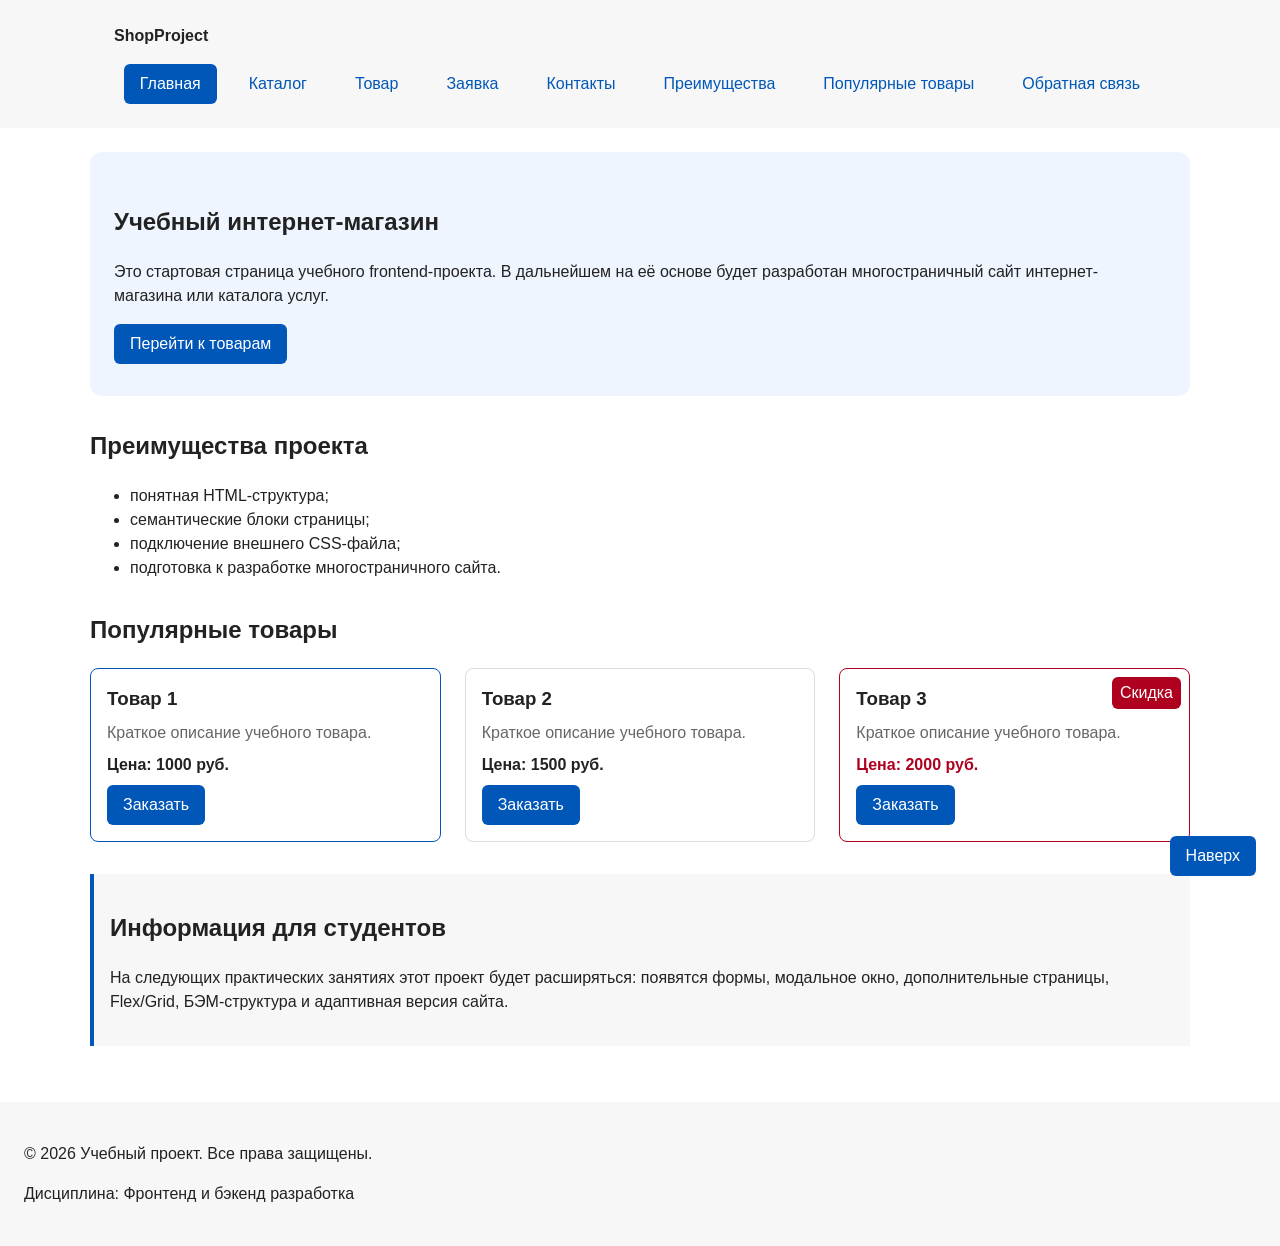
==== commit 447d3cc1: "доработал все" ====
--- a/index.html
+++ b/index.html
@@ -3,7 +3,7 @@
 <head>
   <meta charset="UTF-8">
   <meta name="viewport" content="width=device-width, initial-scale=1.0">
-  <meta name="description" content="Главная страница учебного интернет-магазина: преимущества и популярные товары.">
+  <meta name="description" content="Главная страница учебного интернет-магазина.">
   <title>Учебный интернет-магазин</title>
   <link rel="stylesheet" href="css/style.css">
   <script src="js/main.js" defer></script>
@@ -16,7 +16,7 @@
       <nav class="site-nav" aria-label="Основная навигация">
         <ul class="site-nav__list">
           <li class="site-nav__item">
-            <a class="site-nav__link site-nav__link--active" href="index.html" aria-current="page">Главная</a>
+            <a class="site-nav__link site-nav__link--active" href="index.html">Главная</a>
           </li>
           <li class="site-nav__item">
             <a class="site-nav__link" href="catalog.html">Каталог</a>
@@ -46,48 +46,51 @@
 
   <main>
     <section class="hero">
-      <h1 class="hero__title">Учебный интернет-магазин</h1>
+      <h1>Учебный интернет-магазин</h1>
       <p>
-        Это стартовая страница учебного frontend-проекта —
-        многостраничного сайта интернет-магазина.
+        Это стартовая страница учебного frontend-проекта.
+        В дальнейшем на её основе будет разработан многостраничный сайт
+        интернет-магазина или каталога услуг.
       </p>
       <a class="button button--primary" href="#popular">Перейти к товарам</a>
     </section>
 
-    <p class="success-message" id="success-message" hidden>
-      Форма успешно отправлена!
-    </p>
-
     <section class="section" id="advantages">
-      <h2 class="section__title">Преимущества проекта</h2>
-      <ul class="advantages-list">
+      <h2>Преимущества проекта</h2>
+      <ul>
         <li>понятная HTML-структура;</li>
         <li>семантические блоки страницы;</li>
         <li>подключение внешнего CSS-файла;</li>
-        <li>многостраничная структура с единой навигацией.</li>
+        <li>подготовка к разработке многостраничного сайта.</li>
       </ul>
     </section>
 
     <section class="section" id="popular">
-      <h2 class="section__title">Популярные товары</h2>
+      <h2>Популярные товары</h2>
 
       <div class="products-grid">
-        <article class="product-card">
-          <span class="product-card__badge">Хит</span>
+        <article class="product-card product-card--featured">
           <h3 class="product-card__title">Товар 1</h3>
           <p class="product-card__description">Краткое описание учебного товара.</p>
           <p class="product-card__price">Цена: 1000 руб.</p>
-          <button class="button button--primary product-card__button" type="button" data-product="Товар 1">
+          <button
+            class="button button--primary product-card__button"
+            type="button"
+            data-product="Товар 1"
+          >
             Заказать
           </button>
         </article>
 
-        <article class="product-card product-card--featured">
-          <span class="product-card__badge">Новинка</span>
+        <article class="product-card">
           <h3 class="product-card__title">Товар 2</h3>
           <p class="product-card__description">Краткое описание учебного товара.</p>
           <p class="product-card__price">Цена: 1500 руб.</p>
-          <button class="button button--primary product-card__button" type="button" data-product="Товар 2">
+          <button
+            class="button button--primary product-card__button"
+            type="button"
+            data-product="Товар 2"
+          >
             Заказать
           </button>
         </article>
@@ -97,7 +100,11 @@
           <h3 class="product-card__title">Товар 3</h3>
           <p class="product-card__description">Краткое описание учебного товара.</p>
           <p class="product-card__price">Цена: 2000 руб.</p>
-          <button class="button button--primary product-card__button" type="button" data-product="Товар 3">
+          <button
+            class="button button--primary product-card__button"
+            type="button"
+            data-product="Товар 3"
+          >
             Заказать
           </button>
         </article>
@@ -105,21 +112,18 @@
     </section>
 
     <aside class="aside-info">
-      <h2 class="aside-info__title">Информация для покупателей</h2>
+      <h2>Информация для студентов</h2>
       <p>
-        Подробные характеристики товара смотрите на странице
-        <a href="product.html">карточки товара</a>, а оформить заявку можно
-        на странице <a href="order.html">заявки</a> или кнопкой «Заказать».
+        На следующих практических занятиях этот проект будет расширяться:
+        появятся формы, модальное окно, дополнительные страницы, Flex/Grid,
+        БЭМ-структура и адаптивная версия сайта.
       </p>
     </aside>
   </main>
 
   <footer class="site-footer" id="contacts">
-    <div class="site-footer__inner">
-      <p>Обратная связь: <a href="contacts.html">контакты</a> · <a href="order.html">оставить заявку</a></p>
-      <p>&copy; 2026 Учебный проект. Все права защищены.</p>
-      <p>Дисциплина: Фронтенд и бэкенд разработка</p>
-    </div>
+    <p>&copy; 2026 Учебный проект. Все права защищены.</p>
+    <p>Дисциплина: Фронтенд и бэкенд разработка</p>
   </footer>
 
   <a class="button button--primary to-top" href="#">Наверх</a>
@@ -203,10 +207,9 @@
         ></textarea>
       </div>
 
-      <div class="order-form__field order-form__field--checkbox">
-        <label class="order-form__label" for="order-agreement">
+      <div class="order-form__field">
+        <label for="order-agreement">
           <input
-            class="order-form__checkbox"
             id="order-agreement"
             name="agreement"
             type="checkbox"
@@ -226,5 +229,9 @@
       </div>
     </form>
   </dialog>
+
+  <p class="success-message" id="success-message" hidden>
+    Форма успешно отправлена!
+  </p>
 </body>
 </html>
--- a/css/style.css
+++ b/css/style.css
@@ -16,7 +16,6 @@
   --color-success: #168a2f;
   --color-success-bg: #eefaf0;
   --color-white: #ffffff;
-  --color-overlay: rgba(0, 0, 0, 0.5);
 
   /* Отступы */
   --space-xs: 4px;
@@ -32,27 +31,16 @@
 
   /* Размеры */
   --container-width: 1100px;
-
-  /* Слои (z-index) */
-  --z-sticky: 10;
-  --z-fixed: 20;
 }
 
 /* ===============================
    2. Базовые стили
    =============================== */
 
-/*
-  border-box делает расчёт размеров более понятным:
-  width включает content, padding и border.
-*/
 * {
   box-sizing: border-box;
 }
 
-/*
-  Плавная прокрутка к якорям.
-*/
 html {
   scroll-behavior: smooth;
 }
@@ -69,14 +57,6 @@
   padding: var(--space-lg);
 }
 
-img {
-  max-width: 100%;
-  height: auto;
-}
-
-/*
-  Подсветка элемента, к которому выполнен переход по якорю.
-*/
 :target {
   outline: 2px dashed var(--color-primary);
   outline-offset: 4px;
@@ -99,14 +79,10 @@
   outline-offset: 3px;
 }
 
-/*
-  Кнопка — самостоятельный БЭМ-блок.
-  Используется и для button, и для ссылок a.
-*/
 .button {
   display: inline-block;
   padding: var(--space-sm) var(--space-md);
-  border: 1px solid transparent;
+  border: none;
   border-radius: var(--radius-sm);
   font: inherit;
   text-decoration: none;
@@ -118,6 +94,10 @@
   background-color: var(--color-primary);
 }
 
+/*
+  color задаётся явно: иначе у ссылок-кнопок при наведении
+  срабатывает правило a:hover и текст сливается с фоном.
+*/
 .button--primary:hover {
   color: var(--color-white);
   background-color: var(--color-primary-dark);
@@ -126,7 +106,7 @@
 .button--secondary {
   color: var(--color-primary);
   background-color: transparent;
-  border-color: var(--color-primary);
+  border: 1px solid var(--color-primary);
 }
 
 .button--secondary:hover {
@@ -149,7 +129,7 @@
    4. Компоненты страницы
    =============================== */
 
-/* --- Шапка сайта --- */
+/* Шапка сайта */
 
 .site-header {
   background-color: var(--color-surface);
@@ -167,7 +147,7 @@
   text-decoration: none;
 }
 
-/* --- Основная навигация (Flexbox) --- */
+/* Основная навигация */
 
 .site-nav__list {
   display: flex;
@@ -203,7 +183,7 @@
   background-color: var(--color-primary);
 }
 
-/* --- Хлебные крошки --- */
+/* Хлебные крошки */
 
 .breadcrumbs {
   max-width: var(--container-width);
@@ -221,11 +201,7 @@
   color: var(--color-muted);
 }
 
-.breadcrumbs__separator {
-  color: var(--color-muted);
-}
-
-/* --- Hero-блок --- */
+/* Hero-блок */
 
 .hero {
   max-width: var(--container-width);
@@ -235,22 +211,18 @@
   border-radius: var(--radius-lg);
 }
 
-.hero__title {
+/* Разделы страницы */
+
+.section {
+  max-width: var(--container-width);
+  margin: 0 auto var(--space-xl);
+}
+
+.section h2 {
   margin-top: 0;
 }
 
-/* --- Универсальный раздел страницы --- */
-
-.section {
-  max-width: var(--container-width);
-  margin: 0 auto var(--space-xl);
-}
-
-.section__title {
-  margin-top: 0;
-}
-
-/* --- Дополнительный информационный блок --- */
+/* Дополнительный блок */
 
 .aside-info {
   max-width: var(--container-width);
@@ -260,11 +232,7 @@
   background-color: var(--color-surface);
 }
 
-.aside-info__title {
-  margin-top: 0;
-}
-
-/* --- Сетка товаров (Grid) --- */
+/* Сетка товаров */
 
 .products-grid {
   display: grid;
@@ -272,7 +240,7 @@
   gap: var(--space-lg);
 }
 
-/* --- Карточка товара --- */
+/* Карточка товара */
 
 .product-card {
   position: relative;
@@ -301,15 +269,10 @@
   position: absolute;
   top: var(--space-sm);
   right: var(--space-sm);
-  padding: var(--space-xs) var(--space-sm);
-  font-size: 12px;
-  color: var(--color-white);
-  background-color: var(--color-primary);
-  border-radius: var(--radius-sm);
-}
-
-.product-card--discount .product-card__badge {
+  padding: 4px 8px;
+  color: var(--color-white);
   background-color: var(--color-danger);
+  border-radius: var(--radius-sm);
 }
 
 .product-card__title {
@@ -336,7 +299,7 @@
   align-self: flex-start;
 }
 
-/* --- Страница каталога (Grid: фильтры + товары) --- */
+/* Страница каталога */
 
 .catalog-layout {
   max-width: var(--container-width);
@@ -345,147 +308,90 @@
   grid-template-columns: 260px 1fr;
   grid-template-areas: "filters products";
   gap: var(--space-lg);
-  align-items: start;
 }
 
 .catalog-filters {
   grid-area: filters;
   position: sticky;
   top: var(--space-md);
-  z-index: var(--z-sticky);
+  align-self: start;
   padding: var(--space-md);
   border: 1px solid var(--color-border);
   border-radius: var(--radius-md);
   background-color: var(--color-surface);
 }
 
-.catalog-filters__title {
-  margin-top: 0;
-}
-
 .catalog-products {
   grid-area: products;
 }
 
-.catalog-products__title {
-  margin-top: 0;
-}
-
-/* --- Форма фильтров --- */
+/* Форма фильтров */
 
 .filters-form {
   display: grid;
   gap: var(--space-md);
 }
 
-.filters-form__group {
+.filters-form fieldset {
   margin: 0;
   padding: var(--space-md);
   border: 1px solid var(--color-border);
   border-radius: var(--radius-sm);
 }
 
-.filters-form__legend {
+.filters-form legend {
   font-weight: 700;
 }
 
-.filters-form__label {
+.filters-form label {
   display: block;
   margin-bottom: var(--space-sm);
 }
 
-.filters-form__input {
+.filters-form input[type="number"] {
   width: 100%;
-  margin-bottom: var(--space-sm);
   padding: 8px 10px;
   border: 1px solid var(--color-border);
   border-radius: var(--radius-sm);
   font: inherit;
 }
 
-.filters-form__input:hover {
-  border-color: var(--color-primary);
-}
-
-.filters-form__input:focus-visible {
-  outline: 2px solid var(--color-primary);
-  outline-offset: 3px;
-}
-
-/* --- Подробная карточка товара (product.html) --- */
-
-.product-details {
-  display: grid;
-  grid-template-columns: 1fr 1fr;
-  gap: var(--space-xl);
-  align-items: start;
-}
-
-.product-details__image {
-  display: block;
-  width: 100%;
-  border: 1px solid var(--color-border);
-  border-radius: var(--radius-md);
-}
-
-.product-details__title {
-  margin-top: 0;
-}
-
-.product-details__price {
-  font-size: 24px;
-  font-weight: 700;
-}
-
-/* --- Таблица характеристик --- */
+/* Таблица характеристик */
 
 .product-table {
-  width: 100%;
   border-collapse: collapse;
 }
 
-.product-table__caption {
+.product-table caption {
   margin-bottom: var(--space-sm);
   font-weight: 700;
+}
+
+.product-table th,
+.product-table td {
+  padding: var(--space-sm) var(--space-md);
+  border: 1px solid var(--color-border);
   text-align: left;
 }
 
-.product-table__head-cell,
-.product-table__cell {
-  padding: var(--space-sm) var(--space-md);
-  border: 1px solid var(--color-border);
-  text-align: left;
-}
-
-.product-table__head-cell {
+.product-table th {
   background-color: var(--color-surface);
 }
 
-/* --- Контакты --- */
-
-.contacts-list {
-  padding-left: var(--space-lg);
-}
-
-/* --- Подвал сайта --- */
+/* Подвал сайта */
 
 .site-footer {
   padding: var(--space-lg);
   background-color: var(--color-surface);
 }
 
-.site-footer__inner {
-  max-width: var(--container-width);
-  margin: 0 auto;
-}
-
-/* --- Фиксированная кнопка «Наверх» --- */
+/* Кнопка «Наверх» */
 
 .to-top {
   position: fixed;
   right: var(--space-lg);
   bottom: var(--space-lg);
-  z-index: var(--z-fixed);
+  z-index: 10;
 }
 
 /* ===============================
@@ -500,25 +406,15 @@
 }
 
 .order-dialog::backdrop {
-  background-color: var(--color-overlay);
+  background-color: rgba(0, 0, 0, 0.5);
 }
 
 .order-dialog__title {
   margin-top: 0;
 }
 
-.order-form--page {
-  max-width: 560px;
-}
-
 .order-form__field {
   margin-bottom: var(--space-md);
-}
-
-.order-form__field--checkbox .order-form__label {
-  display: flex;
-  align-items: center;
-  gap: var(--space-sm);
 }
 
 .order-form__label {
@@ -536,11 +432,6 @@
   font: inherit;
 }
 
-.order-form__checkbox {
-  width: auto;
-  margin: 0;
-}
-
 .order-form__input:hover,
 .order-form__select:hover,
 .order-form__textarea:hover {
@@ -549,31 +440,23 @@
 
 .order-form__input:focus-visible,
 .order-form__select:focus-visible,
-.order-form__textarea:focus-visible,
-.order-form__checkbox:focus-visible {
+.order-form__textarea:focus-visible {
   outline: 2px solid var(--color-primary);
   outline-offset: 3px;
+}
+
+.order-form__hint {
+  display: block;
+  margin-top: var(--space-xs);
+  color: var(--color-muted);
 }
 
 /*
   Подсветка ошибочных полей.
   Атрибут aria-invalid добавляется через JavaScript.
 */
-.order-form__input[aria-invalid="true"],
-.order-form__select[aria-invalid="true"],
-.order-form__textarea[aria-invalid="true"] {
+[aria-invalid="true"] {
   border-color: var(--color-danger);
-}
-
-.order-form__checkbox[aria-invalid="true"] {
-  outline: 2px solid var(--color-danger);
-  outline-offset: 2px;
-}
-
-.order-form__hint {
-  display: block;
-  margin-top: var(--space-xs);
-  color: var(--color-muted);
 }
 
 .order-form__actions {
@@ -582,12 +465,9 @@
   margin-top: var(--space-lg);
 }
 
-/*
-  Сообщение об успешной отправке.
-*/
 .success-message {
   max-width: var(--container-width);
-  margin: 0 auto var(--space-lg);
+  margin: var(--space-lg) auto;
   padding: var(--space-md);
   border-left: 4px solid var(--color-success);
   background-color: var(--color-success-bg);
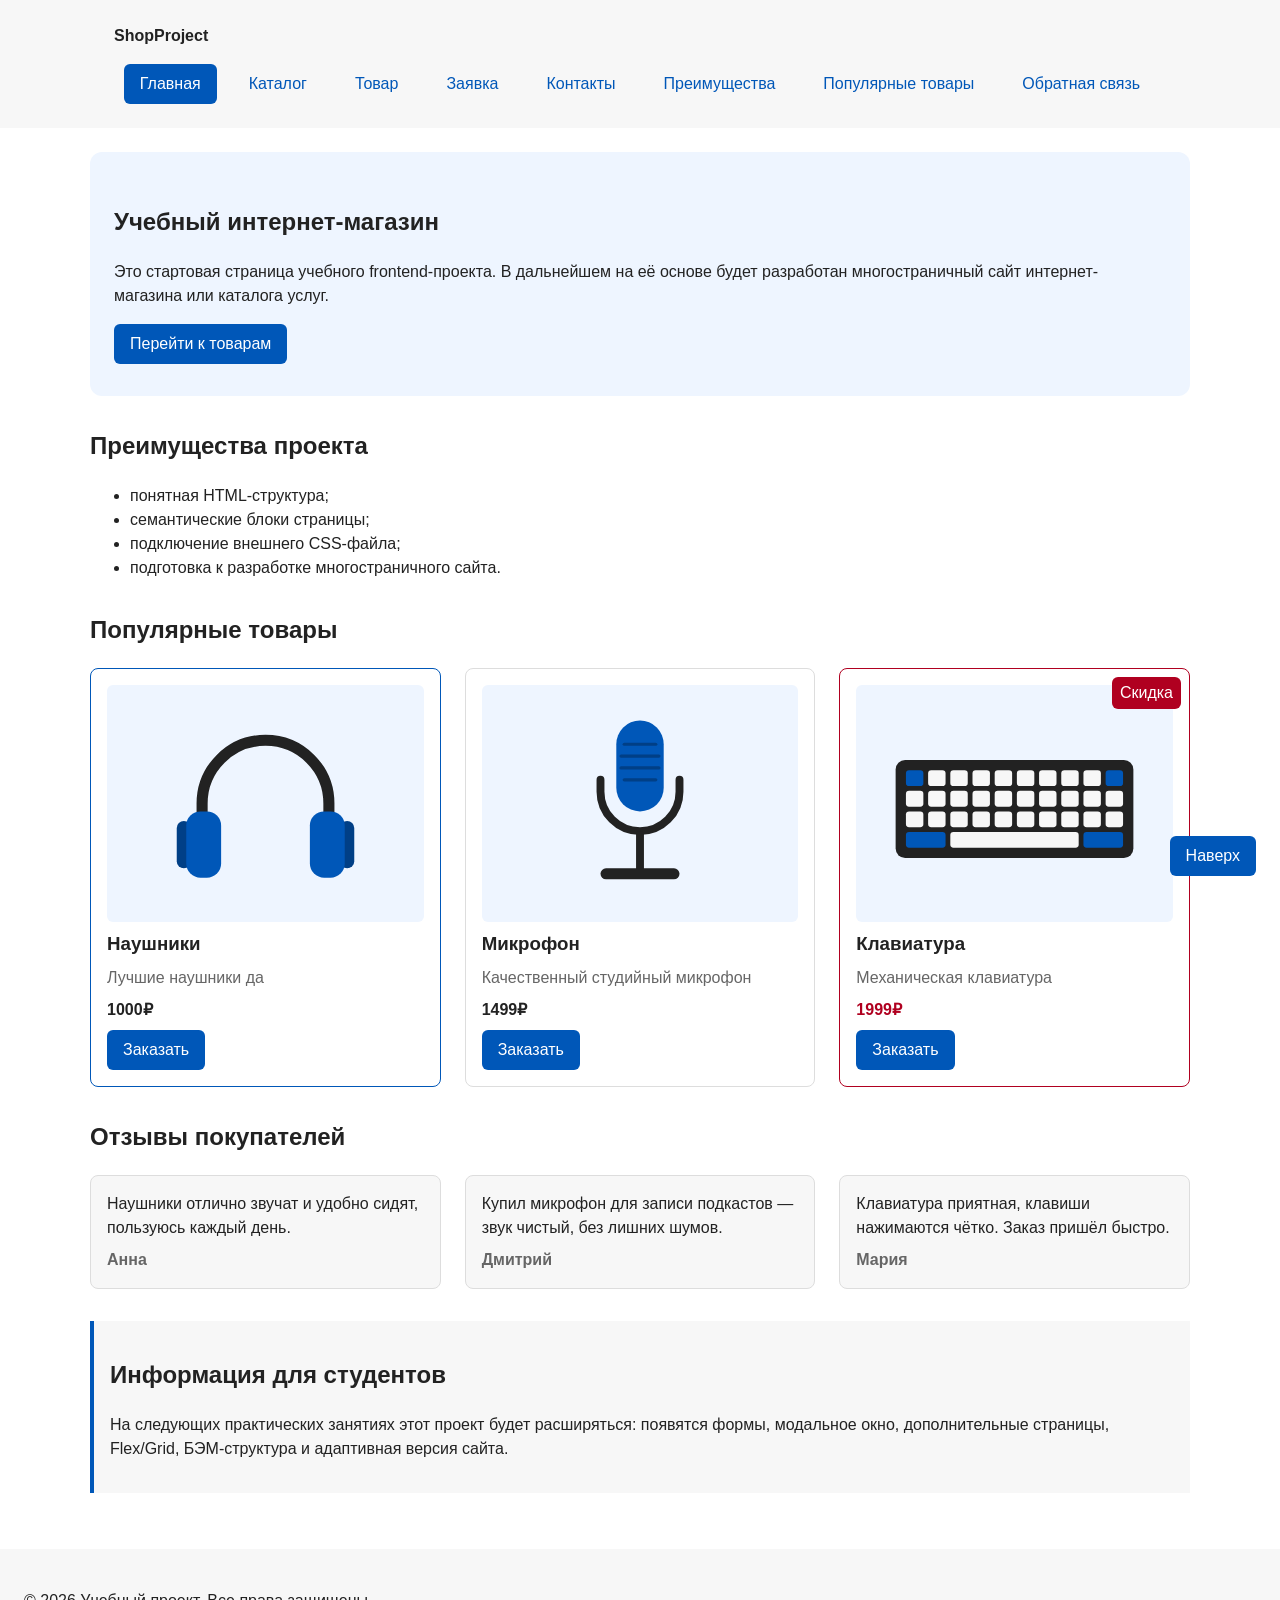
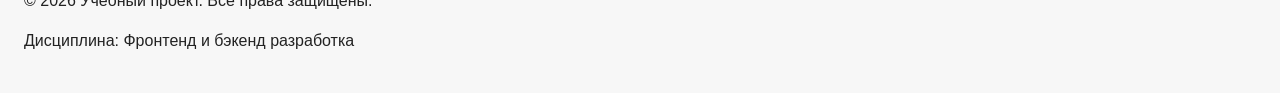
==== commit 8aebed0b: "feat: add reviews, product images, sticky header and new catalog items - Добавлен блок отзывов на гл" ====
--- a/index.html
+++ b/index.html
@@ -70,26 +70,28 @@
 
       <div class="products-grid">
         <article class="product-card product-card--featured">
-          <h3 class="product-card__title">Товар 1</h3>
-          <p class="product-card__description">Краткое описание учебного товара.</p>
-          <p class="product-card__price">Цена: 1000 руб.</p>
+          <img class="product-card__image" src="images/headphones.svg" alt="Наушники" width="400" height="300">
+          <h3 class="product-card__title">Наушники</h3>
+          <p class="product-card__description">Лучшие наушники да</p>
+          <p class="product-card__price">1000₽</p>
           <button
             class="button button--primary product-card__button"
             type="button"
-            data-product="Товар 1"
+            data-product="Наушники"
           >
             Заказать
           </button>
         </article>
 
         <article class="product-card">
-          <h3 class="product-card__title">Товар 2</h3>
-          <p class="product-card__description">Краткое описание учебного товара.</p>
-          <p class="product-card__price">Цена: 1500 руб.</p>
+          <img class="product-card__image" src="images/microphone.svg" alt="Студийный микрофон" width="400" height="300">
+          <h3 class="product-card__title">Микрофон</h3>
+          <p class="product-card__description">Качественный студийный микрофон</p>
+          <p class="product-card__price">1499₽</p>
           <button
             class="button button--primary product-card__button"
             type="button"
-            data-product="Товар 2"
+            data-product="Микрофон"
           >
             Заказать
           </button>
@@ -97,16 +99,44 @@
 
         <article class="product-card product-card--discount">
           <span class="product-card__badge">Скидка</span>
-          <h3 class="product-card__title">Товар 3</h3>
-          <p class="product-card__description">Краткое описание учебного товара.</p>
-          <p class="product-card__price">Цена: 2000 руб.</p>
+          <img class="product-card__image" src="images/keyboard.svg" alt="Механическая клавиатура" width="400" height="300">
+          <h3 class="product-card__title">Клавиатура</h3>
+          <p class="product-card__description">Механическая клавиатура</p>
+          <p class="product-card__price">1999₽</p>
           <button
             class="button button--primary product-card__button"
             type="button"
-            data-product="Товар 3"
+            data-product="Клавиатура"
           >
             Заказать
           </button>
+        </article>
+      </div>
+    </section>
+
+    <section class="section reviews" id="reviews">
+      <h2>Отзывы покупателей</h2>
+
+      <div class="reviews__list">
+        <article class="review-card">
+          <p class="review-card__text">
+            Наушники отлично звучат и удобно сидят, пользуюсь каждый день.
+          </p>
+          <p class="review-card__author">Анна</p>
+        </article>
+
+        <article class="review-card">
+          <p class="review-card__text">
+            Купил микрофон для записи подкастов — звук чистый, без лишних шумов.
+          </p>
+          <p class="review-card__author">Дмитрий</p>
+        </article>
+
+        <article class="review-card">
+          <p class="review-card__text">
+            Клавиатура приятная, клавиши нажимаются чётко. Заказ пришёл быстро.
+          </p>
+          <p class="review-card__author">Мария</p>
         </article>
       </div>
     </section>
--- a/css/style.css
+++ b/css/style.css
@@ -31,6 +31,8 @@
 
   /* Размеры */
   --container-width: 1100px;
+  /* Отступ под закреплённую шапку (с запасом на меню в две строки) */
+  --header-offset: 184px;
 }
 
 /* ===============================
@@ -43,6 +45,7 @@
 
 html {
   scroll-behavior: smooth;
+  scroll-padding-top: calc(var(--header-offset) + var(--space-md));
 }
 
 body {
@@ -132,6 +135,9 @@
 /* Шапка сайта */
 
 .site-header {
+  position: sticky;
+  top: 0;
+  z-index: 10;
   background-color: var(--color-surface);
 }
 
@@ -201,6 +207,10 @@
   color: var(--color-muted);
 }
 
+.breadcrumbs__separator {
+  color: var(--color-muted);
+}
+
 /* Hero-блок */
 
 .hero {
@@ -275,6 +285,13 @@
   border-radius: var(--radius-sm);
 }
 
+.product-card__image {
+  display: block;
+  width: 100%;
+  height: auto;
+  border-radius: var(--radius-sm);
+}
+
 .product-card__title {
   margin: 0;
   color: var(--color-text);
@@ -297,6 +314,31 @@
 .product-card__button {
   margin-top: auto;
   align-self: flex-start;
+}
+
+/* Отзывы */
+
+.reviews__list {
+  display: grid;
+  grid-template-columns: repeat(3, 1fr);
+  gap: var(--space-lg);
+}
+
+.review-card {
+  padding: var(--space-md);
+  border: 1px solid var(--color-border);
+  border-radius: var(--radius-md);
+  background-color: var(--color-surface);
+}
+
+.review-card__text {
+  margin: 0 0 var(--space-sm);
+}
+
+.review-card__author {
+  margin: 0;
+  font-weight: 700;
+  color: var(--color-muted);
 }
 
 /* Страница каталога */
@@ -313,7 +355,7 @@
 .catalog-filters {
   grid-area: filters;
   position: sticky;
-  top: var(--space-md);
+  top: calc(var(--header-offset) + var(--space-md));
   align-self: start;
   padding: var(--space-md);
   border: 1px solid var(--color-border);
